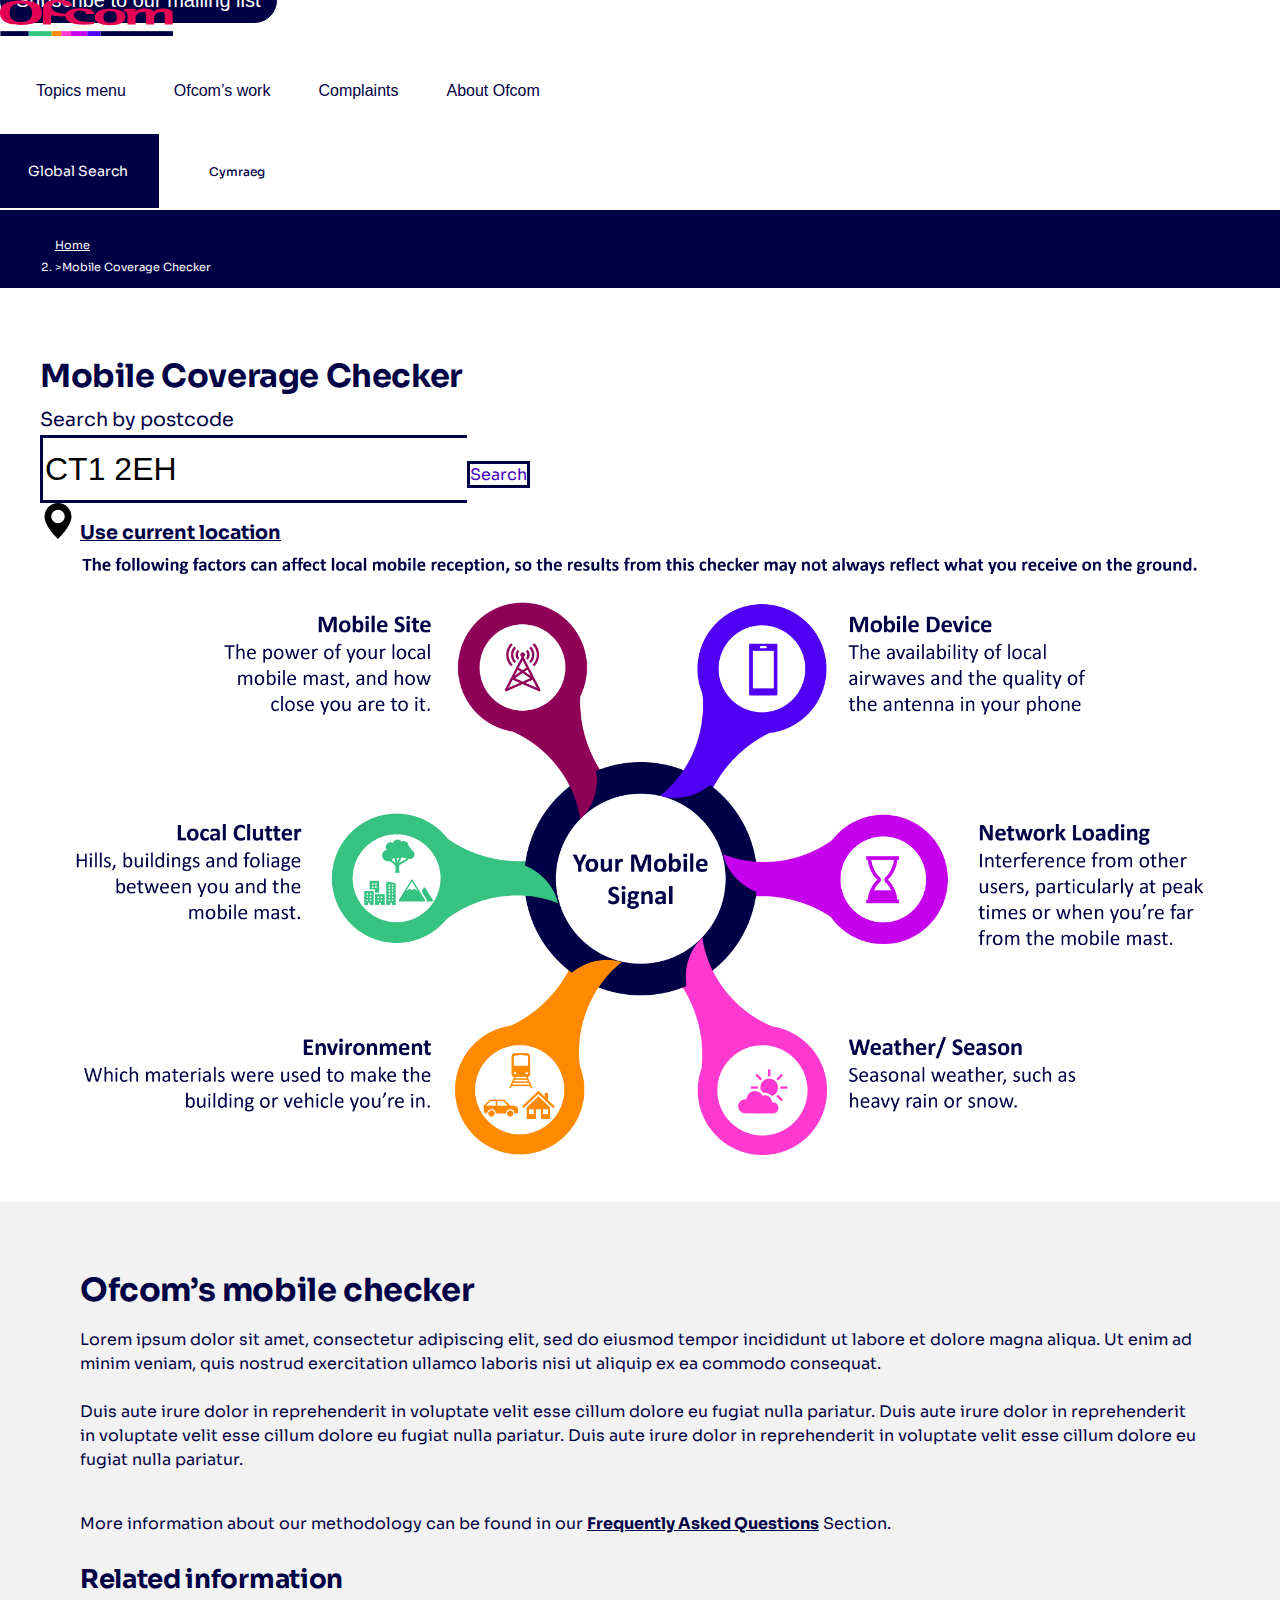
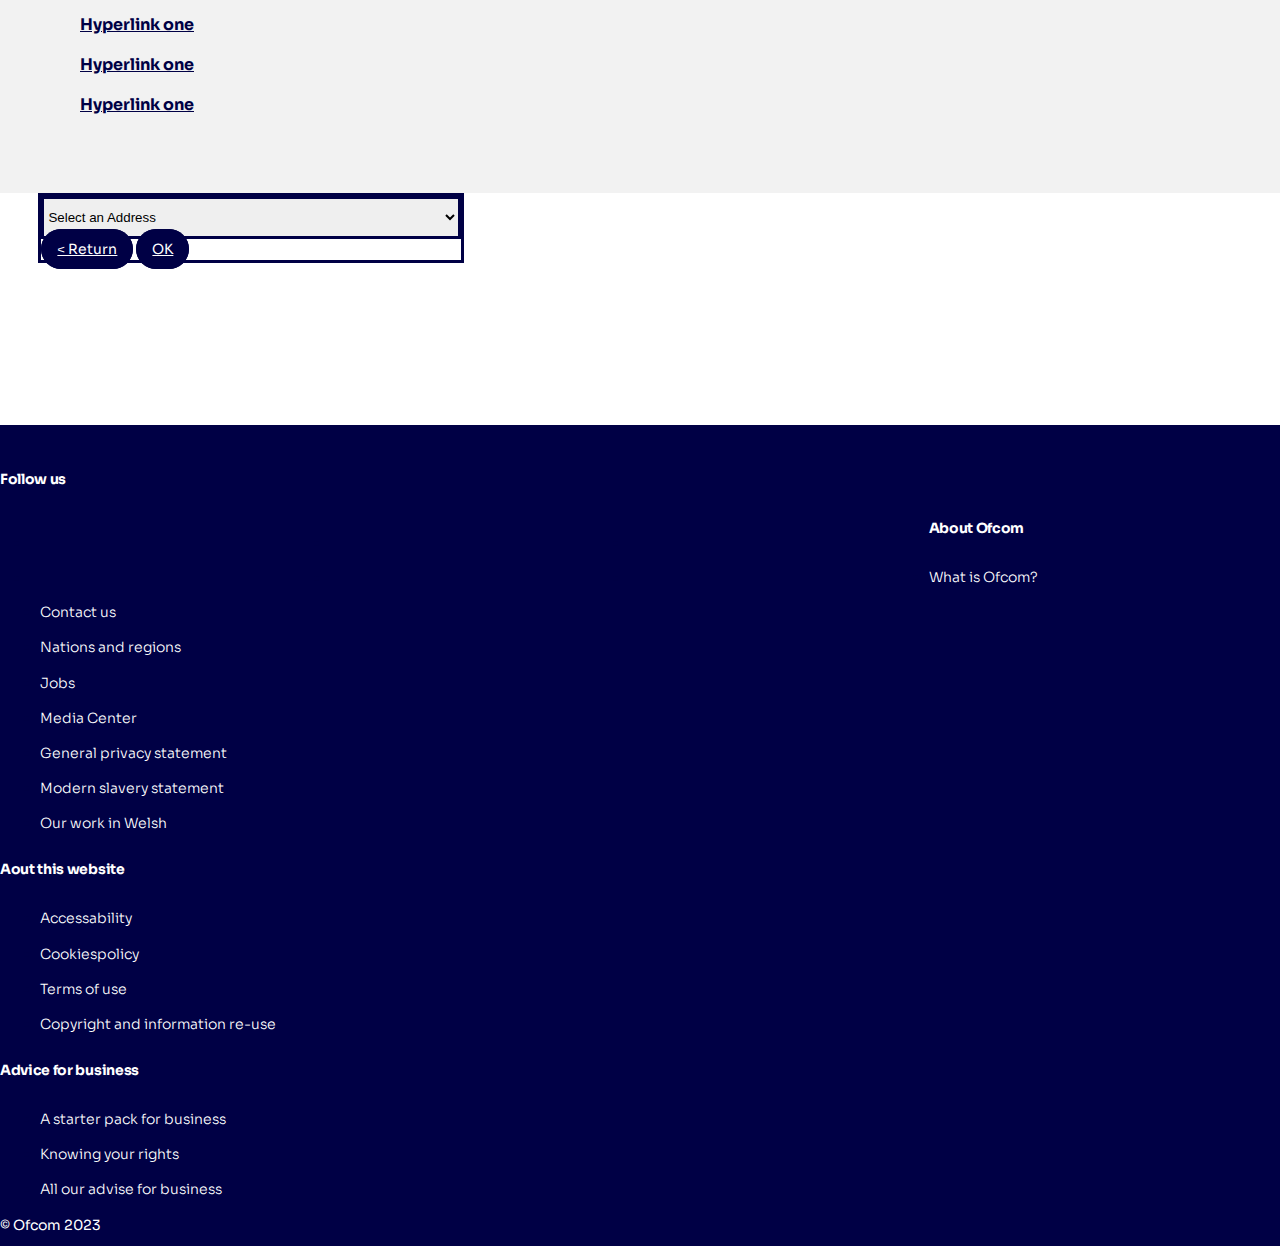
==== index.html @ 6cc2bbc3 "Accesibility issue fix done" ====
<!doctype html>
<html lang="en">

<head>
  <!-- Required meta tags  -->
  <meta charset="utf-8">
  <meta name="viewport" content="width=device-width, initial-scale=1">
  <title>OFCOM website</title>
  <link rel="icon" href="assets/img/favicon.ico" />
  <link rel="stylesheet" href="https://cdnjs.cloudflare.com/ajax/libs/font-awesome/6.2.0/css/all.min.css"
    integrity="sha512-xh6O/CkQoPOWDdYTDqeRdPCVd1SpvCA9XXcUnZS2FmJNp1coAFzvtCN9BmamE+4aHK8yyUHUSCcJHgXloTyT2A=="
    crossorigin="anonymous" referrerpolicy="no-referrer" />
  <!-- Bootstrap CSS -->
  <link href="https://cdn.jsdelivr.net/npm/bootstrap@5.2.3/dist/css/bootstrap.min.css" rel="stylesheet"
    integrity="sha384-rbsA2VBKQhggwzxH7pPCaAqO46MgnOM80zW1RWuH61DGLwZJEdK2Kadq2F9CUG65" crossorigin="anonymous">
  <link href="css/virtual-select.min.css" rel="stylesheet">
  <!-- <link rel="stylesheet" href="https://cdn.jsdelivr.net/npm/flatpickr/dist/flatpickr.min.css">
  <script src="https://cdn.jsdelivr.net/npm/flatpickr"></script> -->
  <link href="css/main.css" rel="stylesheet">
</head>

<body>

  <!-- header start -->
  <header class="header fixed-top d-flex align-items-center">
    <a class="skip-to-content-link" href="#skipToContent" tabindex="0">Skip to main content</a>

    <div class="container-fluid d-flex align-items-center justify-content-between">

      <div class="logo me-auto me-lg-0">
        <a href=""> <img class="brand-logo" src="assets/img/logo2023_2.svg" alt="OfCom Logo" /></a>
      </div>
      <a href="javascript:void(0);" id="mobile-menu-trigger" class="mobile-menu-trigger order-3 order-lg-2">
        <span class="visually-hidden-focusable">hamburger menu</span>
        <i class="mobile-nav-toggle mobile-nav-show fa-solid fa-bars"></i>
        <i class="mobile-nav-toggle mobile-nav-hide d-none fa-solid fa-xmark"></i>
      </a>
      <!-- menu start here -->
      <div class="header-item ms-auto">
        <div class="menu-overlay">
        </div>
        <nav class="menu">
          <div class="mobile-menu-head">
            <a href="javascript:void(0);" class="go-back">
              <span class="visually-hidden-focusable">Go Back</span>
              <i class="fa fa-angle-left"></i></a>
            <div class="current-menu-title"></div>
            <div class="mobile-menu-close">&times;</div>
          </div>
          <ul class="menu-main">
            <li class="menu-item-has-children">
              <button type="button">Topics <span class="visually-hidden-focusable">menu</span><i
                  class="fa fa-angle-down"></i></button>
              <div class="sub-menu mega-menu mega-menu-column-4">
                <div class="list-item">
                  <div class="title d-flex justify-content-between align-items-center">
                    <a href="phone-int.html" class="sub-menu-link">
                      <div class="sub-topic-text d-flex justify-content-between align-items-start align-items-center">
                        <span> Phones and broadband</span>
                        <svg class="svg-arrow" width="25" height="25" viewBox="0 0 40 40"
                          xmlns="http://www.w3.org/2000/svg">
                          <circle cx="20.2449" cy="19.7964" r="19"></circle>
                          <path d="M22.6774 12.2964L30.8422 20.2964L22.6774 28.2964" stroke-width="2"
                            stroke-linejoin="bevel"></path>
                          <path d="M30.6472 20.2964L9.64722 20.2964" stroke-width="2" stroke-linejoin="bevel"></path>
                        </svg>
                      </div>
                    </a>
                  </div>
                  <ul>
                    <li>
                      <span class="detail-text">Phones and broadband Lorem ipsum dolor sit amet, consectetur adipiscing
                        elit,
                        sed do eiusmod tempor
                        incididunt ut labore et dolore magna aliqua. Ut enim ad minim veniam, quis nostrud
                        exercitation</span>
                    </li>
                  </ul>
                </div>
                <div class="list-item">
                  <h4 class="title d-flex justify-content-between align-items-center">
                    <a href="#" class="sub-topic">TV, radio and on-demand</a>
                    <svg xmlns="http://www.w3.org/2000/svg" width="25" height="25" viewBox="0 0 40 40">
                      <circle cx="20.2449" cy="19.7964" r="19" stroke="#000045" />
                      <path d="M22.6774 12.2964L30.8422 20.2964L22.6774 28.2964" stroke="#000045" stroke-width="2"
                        stroke-linejoin="bevel" />
                      <path d="M30.6472 20.2964L9.64722 20.2964" stroke="#000045" stroke-width="2"
                        stroke-linejoin="bevel" />
                    </svg>
                  </h4>
                  <ul>
                    <li>
                      <span class="detail-text">TV, radio and on-demand Lorem ipsum dolor sit amet, consectetur
                        adipiscing elit, sed do eiusmod tempor
                        incididunt ut labore et dolore magna aliqua. Ut enim ad minim veniam, quis nostrud
                        exercitation</span>
                    </li>
                  </ul>
                </div>
                <div class="list-item">
                  <h4 class="title d-flex justify-content-between align-items-center">
                    <a href="" class="sub-topic">Post</a>
                    <svg xmlns="http://www.w3.org/2000/svg" width="25" height="25" viewBox="0 0 40 40">
                      <circle cx="20.2449" cy="19.7964" r="19" stroke="#000045" />
                      <path d="M22.6774 12.2964L30.8422 20.2964L22.6774 28.2964" stroke="#000045" stroke-width="2"
                        stroke-linejoin="bevel" />
                      <path d="M30.6472 20.2964L9.64722 20.2964" stroke="#000045" stroke-width="2"
                        stroke-linejoin="bevel" />
                    </svg>
                  </h4>

                  <ul>
                    <li>
                      <span class="detail-text">Post Lorem ipsum dolor sit amet, consectetur
                        adipiscing elit, sed do eiusmod tempor
                        incididunt ut labore et dolore magna aliqua. Ut enim ad minim veniam, quis nostrud
                        exercitation</span>
                    </li>
                  </ul>
                </div>

                <div class="list-item">
                  <h4 class="title d-flex justify-content-between align-items-center">
                    <a href="" class="sub-topic">Radio</a>
                    <svg xmlns="http://www.w3.org/2000/svg" width="25" height="25" viewBox="0 0 40 40">
                      <circle cx="20.2449" cy="19.7964" r="19" stroke="#000045" />
                      <path d="M22.6774 12.2964L30.8422 20.2964L22.6774 28.2964" stroke="#000045" stroke-width="2"
                        stroke-linejoin="bevel" />
                      <path d="M30.6472 20.2964L9.64722 20.2964" stroke="#000045" stroke-width="2"
                        stroke-linejoin="bevel" />
                    </svg>
                  </h4>
                  <ul>
                    <li>
                      <span class="detail-text">Radio Lorem ipsum dolor sit amet, consectetur
                        adipiscing elit, sed do eiusmod tempor
                        incididunt ut labore et dolore magna aliqua. Ut enim ad minim veniam, quis nostrud
                        exercitation</span>
                    </li>
                </div>
                <div class="list-item">
                  <h4 class="title d-flex justify-content-between align-items-center">
                    <a href="" class="sub-topic">Managing the airwaves</a>
                    <svg xmlns="http://www.w3.org/2000/svg" width="25" height="25" viewBox="0 0 40 40">
                      <circle cx="20.2449" cy="19.7964" r="19" stroke="#000045" />
                      <path d="M22.6774 12.2964L30.8422 20.2964L22.6774 28.2964" stroke="#000045" stroke-width="2"
                        stroke-linejoin="bevel" />
                      <path d="M30.6472 20.2964L9.64722 20.2964" stroke="#000045" stroke-width="2"
                        stroke-linejoin="bevel" />
                    </svg>
                  </h4>
                  <ul>
                    <li>
                      <span class="detail-text">Managing the airwaves Lorem ipsum dolor sit amet, consectetur
                        adipiscing elit, sed do eiusmod tempor
                        incididunt ut labore et dolore magna aliqua. Ut enim ad minim veniam, quis nostrud
                        exercitation</span>
                    </li>
                </div>
                <div class="list-item">
                  <h4 class="title d-flex justify-content-between align-items-center">
                    <a href="" class="sub-topic">Online safety</a>
                    <svg xmlns="http://www.w3.org/2000/svg" width="25" height="25" viewBox="0 0 40 40">
                      <circle cx="20.2449" cy="19.7964" r="19" stroke="#000045" />
                      <path d="M22.6774 12.2964L30.8422 20.2964L22.6774 28.2964" stroke="#000045" stroke-width="2"
                        stroke-linejoin="bevel" />
                      <path d="M30.6472 20.2964L9.64722 20.2964" stroke="#000045" stroke-width="2"
                        stroke-linejoin="bevel" />
                    </svg>
                  </h4>
                  <ul>
                    <li>
                      <span class="detail-text">Online safety Lorem ipsum dolor sit amet, consectetur
                        adipiscing elit, sed do eiusmod tempor
                        incididunt ut labore et dolore magna aliqua. Ut enim ad minim veniam, quis nostrud
                        exercitation</span>
                    </li>
                </div>
                <div class="list-item">
                  <h4 class="title d-flex justify-content-between align-items-center">
                    <a href="" class="sub-topic">Digital services</a>
                    <svg xmlns="http://www.w3.org/2000/svg" width="25" height="25" viewBox="0 0 40 40">
                      <circle cx="20.2449" cy="19.7964" r="19" stroke="#000045" />
                      <path d="M22.6774 12.2964L30.8422 20.2964L22.6774 28.2964" stroke="#000045" stroke-width="2"
                        stroke-linejoin="bevel" />
                      <path d="M30.6472 20.2964L9.64722 20.2964" stroke="#000045" stroke-width="2"
                        stroke-linejoin="bevel" />
                    </svg>
                  </h4>
                  <ul>
                    <li>
                      <span class="detail-text">Digital services Lorem ipsum dolor sit amet, consectetur
                        adipiscing elit, sed do eiusmod tempor
                        incididunt ut labore et dolore magna aliqua. Ut enim ad minim veniam, quis nostrud
                        exercitation</span>
                    </li>
                </div>
                <div class="list-item">
                  <h4 class="title d-flex justify-content-between align-items-center">
                    <a href="" class="sub-topic">Media use and attitudes</a>
                    <svg xmlns="http://www.w3.org/2000/svg" width="25" height="25" viewBox="0 0 40 40">
                      <circle cx="20.2449" cy="19.7964" r="19" stroke="#000045" />
                      <path d="M22.6774 12.2964L30.8422 20.2964L22.6774 28.2964" stroke="#000045" stroke-width="2"
                        stroke-linejoin="bevel" />
                      <path d="M30.6472 20.2964L9.64722 20.2964" stroke="#000045" stroke-width="2"
                        stroke-linejoin="bevel" />
                    </svg>
                  </h4>
                  <ul>
                    <li>
                      <span class="detail-text">Media use and attitudes Lorem ipsum dolor sit amet, consectetur
                        adipiscing elit, sed do eiusmod tempor
                        incididunt ut labore et dolore magna aliqua. Ut enim ad minim veniam, quis nostrud
                        exercitation</span>
                    </li>
                </div>
                <div class="w-100 menu-social-icons">
                  <a href="#" title="Twitter">
                    <i class="fa-brands fa-twitter"></i>
                  </a>
                  <a href="#" title="Facebook">
                    <i class="fa-brands fa-facebook-f"></i>
                  </a>
                  <a href="#" title="LinkedIn">
                    <i class="fa-brands fa-linkedin"></i>
                  </a>
                  <a href="#" title="Youtube">
                    <i class="fa-brands fa-youtube"></i>
                  </a>
                  <a href="#" title="Instagram">
                    <i class="fa-brands fa-square-instagram"></i>
                  </a>
                  <a href="#" title="Tiktok">
                    <i class="fa-brands fa-tiktok"></i>
                  </a>
                </div>
                <div class="multicolor-banner">
                  <div class="row row-cols-auto g-0 multicolor-strip menu-strip-height">
                    <div class="bg-blue"></div>
                    <div class="bg-megenta"></div>
                    <div class="bg-pink"></div>
                    <div class="bg-yellow"></div>
                    <div class="bg-green"></div>
                  </div>
                </div>

              </div>
            </li>
            <li class="menu-item-has-children">
              <button type="button">Ofcom’s work <i class="fa fa-angle-down"></i></button>
              <div class="sub-menu mega-menu mega-menu-column-4">
                <div class="list-item">
                  <h4 class="title d-flex justify-content-between align-items-center">
                    <a href="news-center.html" class="sub-topic">News centre</a>
                    <svg xmlns="http://www.w3.org/2000/svg" width="25" height="25" viewBox="0 0 40 40">
                      <circle cx="20.2449" cy="19.7964" r="19" stroke="#000045" />
                      <path d="M22.6774 12.2964L30.8422 20.2964L22.6774 28.2964" stroke="#000045" stroke-width="2"
                        stroke-linejoin="bevel" />
                      <path d="M30.6472 20.2964L9.64722 20.2964" stroke="#000045" stroke-width="2"
                        stroke-linejoin="bevel" />
                    </svg>
                  </h4>
                  <ul>
                    <li>
                      <span class="detail-text">News centre Lorem ipsum dolor sit amet, consectetur adipiscing
                        elit,
                        sed do eiusmod tempor
                        incididunt ut labore et dolore magna aliqua. Ut enim ad minim veniam, quis nostrud
                        exercitation
                      </span>
                    </li>
                  </ul>
                </div>
                <div class="list-item">
                  <h4 class="title d-flex justify-content-between align-items-center">
                    <a href="" class="sub-topic">Licences</a>
                    <svg xmlns="http://www.w3.org/2000/svg" width="25" height="25" viewBox="0 0 40 40">
                      <circle cx="20.2449" cy="19.7964" r="19" stroke="#000045" />
                      <path d="M22.6774 12.2964L30.8422 20.2964L22.6774 28.2964" stroke="#000045" stroke-width="2"
                        stroke-linejoin="bevel" />
                      <path d="M30.6472 20.2964L9.64722 20.2964" stroke="#000045" stroke-width="2"
                        stroke-linejoin="bevel" />
                    </svg>
                  </h4>
                  <ul>
                    <li>
                      <span class="detail-text">Licences Lorem ipsum dolor sit amet, consectetur adipiscing
                        elit,
                        sed do eiusmod tempor
                        incididunt ut labore et dolore magna aliqua. Ut enim ad minim veniam, quis nostrud
                        exercitation
                      </span>
                    </li>
                  </ul>
                </div>
                <div class="list-item">
                  <h4 class="title d-flex justify-content-between align-items-center">
                    <a href="" class="sub-topic">Reports and data</a>
                    <svg xmlns="http://www.w3.org/2000/svg" width="25" height="25" viewBox="0 0 40 40">
                      <circle cx="20.2449" cy="19.7964" r="19" stroke="#000045" />
                      <path d="M22.6774 12.2964L30.8422 20.2964L22.6774 28.2964" stroke="#000045" stroke-width="2"
                        stroke-linejoin="bevel" />
                      <path d="M30.6472 20.2964L9.64722 20.2964" stroke="#000045" stroke-width="2"
                        stroke-linejoin="bevel" />
                    </svg>
                  </h4>

                  <ul>
                    <li>
                      <span class="detail-text">Reports and data Lorem ipsum dolor sit amet, consectetur adipiscing
                        elit,
                        sed do eiusmod tempor
                        incididunt ut labore et dolore magna aliqua. Ut enim ad minim veniam, quis nostrud
                        exercitation
                      </span>
                    </li>
                  </ul>
                </div>
                <div class="list-item">
                  <h4 class="title d-flex justify-content-between align-items-center">
                    <a href="consultations-statements.html" class="sub-topic">Consultations and statements</a>
                    <svg xmlns="http://www.w3.org/2000/svg" width="25" height="25" viewBox="0 0 40 40">
                      <circle cx="20.2449" cy="19.7964" r="19" stroke="#000045" />
                      <path d="M22.6774 12.2964L30.8422 20.2964L22.6774 28.2964" stroke="#000045" stroke-width="2"
                        stroke-linejoin="bevel" />
                      <path d="M30.6472 20.2964L9.64722 20.2964" stroke="#000045" stroke-width="2"
                        stroke-linejoin="bevel" />
                    </svg>
                  </h4>
                  <ul>
                    <li>
                      <span class="detail-text">Consultations and statements and data Lorem ipsum dolor sit amet,
                        consectetur adipiscing
                        elit,
                        sed do eiusmod tempor
                        incididunt ut labore et dolore magna aliqua. Ut enim ad minim veniam, quis nostrud
                        exercitation
                      </span>
                    </li>
                </div>

                <div class="w-100 menu-social-icons">
                  <a href="#" title="Twitter">
                    <i class="fa-brands fa-twitter"></i>
                  </a>
                  <a href="#" title="Facebook">
                    <i class="fa-brands fa-facebook-f"></i>
                  </a>
                  <a href="#" title="LinkedIn">
                    <i class="fa-brands fa-linkedin"></i>
                  </a>
                  <a href="#" title="Youtube">
                    <i class="fa-brands fa-youtube"></i>
                  </a>
                  <a href="#" title="Instagram">
                    <i class="fa-brands fa-square-instagram"></i>
                  </a>
                  <a href="#" title="Tiktok">
                    <i class="fa-brands fa-tiktok"></i>
                  </a>
                </div>
                <div class="multicolor-banner">
                  <div class="row row-cols-auto g-0 multicolor-strip menu-strip-height">
                    <div class="bg-blue"></div>
                    <div class="bg-megenta"></div>
                    <div class="bg-pink"></div>
                    <div class="bg-yellow"></div>
                    <div class="bg-green"></div>
                  </div>
                </div>

              </div>
            </li>
            <li class="menu-item-has-children">
              <button type="button">Complaints <i class="fa fa-angle-down"></i></button>
              <div class="sub-menu mega-menu mega-menu-column-4">
                <div class="list-item">
                  <h4 class="title d-flex justify-content-between align-items-center">
                    <a href="complaints.html" class="sub-topic">Complaints</a>
                    <svg xmlns="http://www.w3.org/2000/svg" width="25" height="25" viewBox="0 0 40 40">
                      <circle cx="20.2449" cy="19.7964" r="19" stroke="#000045" />
                      <path d="M22.6774 12.2964L30.8422 20.2964L22.6774 28.2964" stroke="#000045" stroke-width="2"
                        stroke-linejoin="bevel" />
                      <path d="M30.6472 20.2964L9.64722 20.2964" stroke="#000045" stroke-width="2"
                        stroke-linejoin="bevel" />
                    </svg>
                  </h4>
                  <ul>
                    <li class="mb-3">Compliants About:</li>
                    <li><a href="complaints-about.html">TV, radio or on demand services</a></li>
                    <li><a href="">Mobile, phone or internet services</a></li>
                    <li><a href="#">Postal services</a></li>
                    <li><a href="#">Wireless interference</a></li>
                    <li><a href="#">Video-sharing platform (VSP)</a></li>
                    <li><a href="#">Complain about something else</a></li>
                  </ul>
                </div>
                <div class="list-item">
                  <ul>
                    <li class="mb-3"><span class="detail-text">
                        We may be able to help you complain about or report issues relating to phone, broadband and
                        postal services, TV, radio and on-demand programmes, interference to wireless devices, or
                        something you have seen on a video-sharing platform.
                      </span></li>
                    <li><a href="#">Text Text</a></li>
                    <li><a href="#">Text Text</a></li>
                  </ul>

                </div>
                <div class="w-100 menu-social-icons">
                  <a href="#" title="Twitter">
                    <i class="fa-brands fa-twitter"></i>
                  </a>
                  <a href="#" title="Facebook">
                    <i class="fa-brands fa-facebook-f"></i>
                  </a>
                  <a href="#" title="LinkedIn">
                    <i class="fa-brands fa-linkedin"></i>
                  </a>
                  <a href="#" title="Youtube">
                    <i class="fa-brands fa-youtube"></i>
                  </a>
                  <a href="#" title="Instagram">
                    <i class="fa-brands fa-square-instagram"></i>
                  </a>
                  <a href="#" title="Tiktok">
                    <i class="fa-brands fa-tiktok"></i>
                  </a>
                </div>
                <div class="multicolor-banner">
                  <div class="row row-cols-auto g-0 multicolor-strip menu-strip-height">
                    <div class="bg-blue"></div>
                    <div class="bg-megenta"></div>
                    <div class="bg-pink"></div>
                    <div class="bg-yellow"></div>
                    <div class="bg-green"></div>
                  </div>
                </div>
              </div>
            </li>
            <li class="menu-item-has-children">
              <button type="button">About Ofcom <i class="fa fa-angle-down"></i></button>
              <div class="sub-menu mega-menu mega-menu-column-4">
                <div class="list-item ">
                  <h4 class="title d-flex justify-content-between align-items-center">
                    <a href="" class="sub-topic">About Ofcom</a>
                    <svg xmlns="http://www.w3.org/2000/svg" width="25" height="25" viewBox="0 0 40 40"
                      style="fill: white;">
                      <circle cx="20.2449" cy="19.7964" r="19" stroke="#000045" />
                      <path d="M22.6774 12.2964L30.8422 20.2964L22.6774 28.2964" stroke="#000045" stroke-width="2"
                        stroke-linejoin="bevel" />
                      <path d="M30.6472 20.2964L9.64722 20.2964" stroke="#000045" stroke-width="2"
                        stroke-linejoin="bevel" />
                    </svg>
                  </h4>
                  <ul>
                    <li><a href="#">What is Ofcom?</a></li>
                    <li><a href="#">How Ofcom is run</a></li>
                    <li><a href="#">News and updates</a></li>
                    <li><a href="#">International work</a></li>
                    <li><a href="#">Contacting Ofcom</a></li>
                    <li><a href="#">Supplying Ofcom</a></li>
                    <li><a href="#">Policies and guidelines</a></li>
                  </ul>
                </div>
                <div class="list-item">
                  <h4 class="title visually-hidden">Accessibility</h4>
                  <ul>
                    <li><a href="#">Accessibility and diversity</a></li>
                    <li><a href="#">Annual reports and plans</a></li>
                    <li><a href="#">Freedom of Information and Data Protection</a></li>
                    <li><a href="#">About this website</a></li>
                    <li><a href="#">Copyright and information re-use</a></li>
                  </ul>

                </div>
                <div class="list-item">
                  <ul>
                    <li class="mb-3"><span class="detail-text">
                        Optional explanatory text here and / or quick links to popular or topical content. <br>
                        Lorem ipsum dolor sit amet, consectetur adipiscing elit, sed do eiusmod tempor incididunt ut
                        labore. Lorem ipsum dolor sit amet, consectetur. Lorem ipsum dolor sit amet, consectetur.</li>

                  </ul>
                </div>
                <div class="list-item">

                </div>
                <div class="w-100 menu-social-icons">
                  <a href="#" title="Twitter">
                    <i class="fa-brands fa-twitter"></i>
                  </a>
                  <a href="#" title="Facebook">
                    <i class="fa-brands fa-facebook-f"></i>
                  </a>
                  <a href="#" title="LinkedIn">
                    <i class="fa-brands fa-linkedin"></i>
                  </a>
                  <a href="#" title="Youtube">
                    <i class="fa-brands fa-youtube"></i>
                  </a>
                  <a href="#" title="Instagram">
                    <i class="fa-brands fa-square-instagram"></i>
                  </a>
                  <a href="#" title="Tiktok">
                    <i class="fa-brands fa-tiktok"></i>
                  </a>
                </div>
                <div class="multicolor-banner">
                  <div class="row row-cols-auto g-0 multicolor-strip menu-strip-height">
                    <div class="bg-blue"></div>
                    <div class="bg-megenta"></div>
                    <div class="bg-pink"></div>
                    <div class="bg-yellow"></div>
                    <div class="bg-green"></div>
                  </div>
                </div>
              </div>
            </li>
          </ul>
        </nav>
      </div>
      <!-- menu end here -->
      <a href="javascript:void(0);" id="search-icon" class="search-icons d-flex align-items-center order-2 order-lg-1">
        <i class="fas fa-search"></i>
        <span class="visually-hidden-focusable">Global Search</span>
      </a>
      <form action="" class="search-form">
        <div class="search-box mx-auto position-relative">
          <input type="search" class="search-box-input" name="" placeholder="What are looking for?" id="myInput">

          <label for="myInput" class="visually-hidden-focusable"><span class="d-none">Serach</span></label>
          <a href="javascript:void(0)" class="fas fa-search gl-search"><span class="d-none">Serach</span></a>
        </div>

        <h4 class="text-center mt-4">Quick Links:</h4>

        <hr>
        <div class="search-quick-link mx-auto mt-4">

          <div class="row">
            <div class="col-6 col-md-3">
              <a href="" class="w-100 d-flex justify-content-between align-items-start align-items-start">
                <span>Complaints</span>
                <i class="fa-solid fa-circle-arrow-right"></i>
              </a>
            </div>
            <div class="col-6 col-md-3">
              <a href="" class="w-100 d-flex justify-content-between align-items-start align-items-start">
                <span>Mobile and Broadband checker </span>
                <i class="fa-solid fa-circle-arrow-right"></i>
              </a>

            </div>
            <div class="col-6 col-md-3">
              <a href="" class="w-100 d-flex justify-content-between align-items-start align-items-start">
                <span>What is Ofcom</span>
                <i class="fa-solid fa-circle-arrow-right"></i>
              </a>

            </div>
            <div class="col-6 col-md-3">
              <a href="" class="w-100 d-flex justify-content-between align-items-start align-items-start">
                <span>Licences</span>
                <i class="fa-solid fa-circle-arrow-right"></i>
              </a>
            </div>
            <div class="col-6 col-md-3">
              <a href="" class="w-100 d-flex justify-content-between align-items-start align-items-center">
                <span>Newsroom</span>
                <i class="fa-solid fa-circle-arrow-right"></i>
              </a>
            </div>
            <div class="col-6 col-md-3">
              <a href="" class="w-100 d-flex justify-content-between align-items-start align-items-center">
                <span>Consultations</span>
                <i class="fa-solid fa-circle-arrow-right"></i>
              </a>
            </div>
          </div>
        </div>
        <hr>
        <div class="w-75 mx-auto mt-4">
          <h4 class="text-center mt-4 mb-5">Suggested searches</h4>
          <div class="row my-3 d-flex align-items-center">
            <div class="col-12 col-sm-6 col-md-3 mb-2"><button
                class="btn btn-primary-white-border w-100 mb-2 px-4">Example
                search</button></div>
            <div class="col-12 col-sm-6 col-md-3 mb-2"><button
                class="btn btn-primary-white-border w-100 mb-2 px-4">Example
                search</button></div>
            <div class="col-12 col-sm-6 col-md-3 mb-2"><button
                class="btn btn-primary-white-border w-100 mb-2 px-4">Example
                search</button></div>
            <div class="col-12 col-sm-6 col-md-3 mb-2"><button
                class="btn btn-primary-white-border w-100 mb-2 px-4">Example
                search</button></div>
          </div>
        </div>
        <hr>
        <div class="search-quick-link mx-auto mt-4 mb-5 news-blue">
          <h4 class="text-center mt-4 mb-3">Latest</h4>
          <div class="row">
            <div class="col-12 col-md-6 col-lg-3">
              <a href="" class="">
                <div class="info-card news-info">
                  <img src="assets/img/latest-1.png" class="card-img-small mb-3" alt="...">
                  <div class="d-flex justify-content-between align-items-start">
                    <span class="info-card-header">Lorem ipsum dolor sit</span>
                    <svg class="svg-arrow" width="40" height="40" viewBox="0 0 40 40"
                      xmlns="http://www.w3.org/2000/svg">
                      <circle cx="20.2449" cy="19.7964" r="19" />
                      <path d="M22.6774 12.2964L30.8422 20.2964L22.6774 28.2964" stroke-width="2"
                        stroke-linejoin="bevel" />
                      <path d="M30.6472 20.2964L9.64722 20.2964" stroke-width="2" stroke-linejoin="bevel" />
                    </svg>
                  </div>
                  <span class="date">12/12/2022</span>
                </div>
              </a>
            </div>
            <div class="col-12 col-md-6 col-lg-3">
              <a href="">
                <div class="info-card news-info">
                  <img src="assets/img/latest-2.png" class="card-img-small mb-3" alt="...">
                  <div class="d-flex justify-content-between align-items-start">
                    <span class="info-card-header">Lorem ipsum dolor sit</span>
                    <svg class="svg-arrow" width="40" height="40" viewBox="0 0 40 40"
                      xmlns="http://www.w3.org/2000/svg">
                      <circle cx="20.2449" cy="19.7964" r="19" />
                      <path d="M22.6774 12.2964L30.8422 20.2964L22.6774 28.2964" stroke-width="2"
                        stroke-linejoin="bevel" />
                      <path d="M30.6472 20.2964L9.64722 20.2964" stroke-width="2" stroke-linejoin="bevel" />
                    </svg>
                  </div>
                  <span class="date">12/12/2022</span>
                </div>
              </a>
            </div>
            <div class="col-12 col-md-6 col-lg-3">
              <a href="">
                <div class="info-card news-info">
                  <img src="assets/img/latest-3.png" class="card-img-small mb-3" alt="...">
                  <div class="d-flex justify-content-between align-items-start">
                    <span class="info-card-header">Lorem ipsum dolor sit</span>
                    <svg class="svg-arrow" width="40" height="40" viewBox="0 0 40 40"
                      xmlns="http://www.w3.org/2000/svg">
                      <circle cx="20.2449" cy="19.7964" r="19" />
                      <path d="M22.6774 12.2964L30.8422 20.2964L22.6774 28.2964" stroke-width="2"
                        stroke-linejoin="bevel" />
                      <path d="M30.6472 20.2964L9.64722 20.2964" stroke-width="2" stroke-linejoin="bevel" />
                    </svg>
                  </div>
                  <span class="date">12/12/2022</span>
                </div>
              </a>
            </div>
            <div class="col-12 col-md-6 col-lg-3">
              <a href="">
                <div class="info-card news-info">
                  <img src="assets/img/latest-1.png" class="card-img-small mb-3" alt="...">
                  <div class="d-flex justify-content-between align-items-start">
                    <span class="info-card-header">Lorem ipsum dolor sit</span>
                    <svg class="svg-arrow" width="40" height="40" viewBox="0 0 40 40"
                      xmlns="http://www.w3.org/2000/svg">
                      <circle cx="20.2449" cy="19.7964" r="19" />
                      <path d="M22.6774 12.2964L30.8422 20.2964L22.6774 28.2964" stroke-width="2"
                        stroke-linejoin="bevel" />
                      <path d="M30.6472 20.2964L9.64722 20.2964" stroke-width="2" stroke-linejoin="bevel" />
                    </svg>
                  </div>
                  <span class="date">12/12/2022</span>
                </div>
              </a>
            </div>
          </div>
        </div>
      </form>
      <a href="" class="langauge-change order-1 order-lg-3" lang="cy" hreflang="cy">Cymraeg</a>
      <!-- <button type="button" class="btn btn-secondary" data-bs-toggle="tooltip" data-bs-placement="bottom" data-bs-title="Tooltip on bottom">
        Tooltip on bottom
      </button> -->
      <!-- mobile menu trigger -->

    </div>
    </div>
  </header>
  <main>
    <div id="skip" class="visually-hidden">Home page features</div>
    <section class="breadcrumb-position">
      <div class="row">
        <div class="col-12">
          <nav aria-label="breadcrumb">
            <ol class="breadcrumb">
              <li class="breadcrumb-item"><a href="index.html">Home</a></li>
              <li class="breadcrumb-item active" aria-current="page">Mobile Coverage Checker</li>
            </ol>
          </nav>
        </div>
      </div>
    </section>

    <section class="postcode-container">
      <div class="container-fluid">
        <div class="row">
          <div class="col-md-5">
            <div class="postcode-container-left">
              <h2 class="text-lg-start mb-3">Mobile Coverage Checker </h2>
              <div class="mb-4 col-xl-8">
                <label for="postcode" class="mb-1 fs-m">Search by postcode</label>
                <div class="search-container input-group mb-3">
                  <input type="text" class="form-control search-postcode" id="postcode" placeholder="Enter postcode" value="CT1 2EH" aria-label="Enter postcode" aria-describedby="Enter-postcode">
                  <a href="" class="input-group-text" id="Enter-postcode"><i class="fas fa-search fs-2rem"></i> <span class="visually-hidden-focusable">Search</span> </a>
                </div>

              </div>
              <div class="mb-4">
                <img class="location-pin" src="assets/img/web-icons/location-pin.svg" alt="Location Pin" /></a>
                <a href=""  class="current-location-link">Use current location</a>
              </div>
              <div class="col-md-12 text-center d-none d-md-block">
                <img src="assets/img/Your-Mobile-Signal-Graphic.png" alt="">
              </div>
            </div>
          </div>
          <div class="col-md-7  gray-bg ">
            <div class="postcode-container-right">
                <div class="row">
                  <div class="col-12">
                    <div id="content1_1" class="content gray-bg details-box-padding">
                      <h2 class="mb-3" id="title">Ofcom’s mobile checker</h2>
                      <p>
                        Lorem ipsum dolor sit amet, consectetur adipiscing elit, sed do eiusmod tempor incididunt ut
                        labore et
                        dolore magna aliqua. Ut enim ad minim veniam, quis nostrud exercitation ullamco laboris nisi ut
                        aliquip
                        ex ea commodo consequat.<br><br>
                        Duis aute irure dolor in reprehenderit in voluptate velit esse cillum dolore eu fugiat nulla
                        pariatur.
                        Duis aute irure dolor in reprehenderit in voluptate velit esse cillum dolore eu fugiat nulla
                        pariatur.
                        Duis aute irure dolor in reprehenderit in voluptate velit esse cillum dolore eu fugiat nulla
                        pariatur.<br><br> </p>

                      <p>More information about our methodology can be found in our <a class="color-default"
                          href="#"><b>Frequently Asked
                            Questions</b></a> Section.
                      </p>
                      <div class="mt-5">
                        <h3>Related information</h3>
                        <p class="mb-1"><a class="color-default" href="#"><b>Hyperlink one</b></a></p>
                        <p class="mb-1"><a class="color-default" href="#"><b>Hyperlink one</b></a></p>
                        <p class="mb-1"><a class="color-default" href="#"><b>Hyperlink one</b></a></p>
  
                      </div>
                     
                    </div>

                  </div>
                </div>
            </div>

          </div>

        </div>
      </div>
    </section>

    <!-- Modal -->
    <div class="modal fade" id="staticBackdrop" data-bs-backdrop="static" data-bs-keyboard="false" tabindex="-1"
      aria-labelledby="staticBackdropLabel" aria-hidden="true">
      <div class="modal-dialog modal-dialog-left modal-popup-width-45">
        <div class="modal-content border-color-default">
          <div class="modal-body" style="position: static;">
            <select class="form-select" aria-label="Default select example">
              <option selected="">Select an Address</option>
              <option value="10033154983">11, THE PRECINCTS</option>
              <option value="100060825853">14, THE PRECINCTS</option>
              <option value="100060825851">14B, THE PRECINCTS</option>
              <option value="100060825852">14C, THE PRECINCTS</option>
              <option value="100062052449">FLAT 1, STARRS HOUSE, 14D, THE PRECINCTS</option>
              <option value="100062052450">FLAT 2, STARRS HOUSE, 14D, THE PRECINCTS</option>
              <option value="100062052454">SECOND FLOOR FLAT, CATHEDRAL HOUSE, THE PRECINCTS</option>
            </select>
          </div>

          <div class="modal-footer d-flex justify-content-center gap-2">
            <a href="landing-page.html" class="btn btn-primary"> &lt;
              Return</a>
            <a href="result-page.html" class="btn btn-primary w-35">OK</a>
          </div>
        </div>
      </div>
    </div>
    <section>
      <div class="row g-0">
        <div class="col-12 d-flex justify-content-center position-relative">
          <button class="btn btn-primary button-subscribe">
            Subscribe to our mailing list <i class="ms-4 fa-solid fa-arrow-right"></i>
          </button>
        </div>
        <div class="col-12">
          <div class="row row-cols-auto g-0 multicolor-strip">
            <div class="col bg-blue"></div>
            <div class="col bg-megenta"></div>
            <div class="col bg-pink"></div>
            <div class="col bg-yellow"></div>
            <div class="col bg-green"></div>
          </div>
        </div>
      </div>
    </section>
    <footer class="footer">
      <div class="container-xl">
        <h2 class="visually-hidden text-white">Footer</h2>
        <div class="row">
          <div class="col-md-12 col-lg-3">
            <section class="mt-0 mt-lg-5  social">
              <h3 class="follow fw-bold">Follow us </h3>
              <ul class="list-unstyled social-icons">
                <li class="social-icons-list">
                  <a class="" href="#" title="Twitter">
                    <i class="fa-brands fa-twitter"></i>
                  </a>
                </li>
                <li class="social-icons-list">
                  <a class="" href="#" title="Facebook">
                    <i class="fa-brands fa-facebook-f"></i>
                  </a>
                </li>
                <li class="social-icons-list">
                  <a class="" href="#" title="LinkedIn">
                    <i class="fa-brands fa-linkedin"></i>
                  </a>
                </li>
                <li class="social-icons-list">
                  <a class="" href="#" title="Youtube">
                    <i class="fa-brands fa-youtube"></i>
                  </a>
                </li>
                <li class="social-icons-list">
                  <a class="" href="#" title="Instagram">
                    <i class="fa-brands fa-square-instagram"></i>
                  </a>
                </li>
                <li class="social-icons-list">
                  <a class="" href="#" title="Tiktok">
                    <i class="fa-brands fa-tiktok"></i>
                  </a>
                </li>
              </ul>

            </section>
          </div>
          <div class="col-md-12 col-lg-3">
            <section class="mt-0 mt-lg-5  about-ofcom">
              <h3 class="follow fw-bold">About Ofcom </h3>
              <ul class="list-unstyled">
                <li class="">
                  <a class="footer-link" href="#">What is Ofcom?</a>
                </li>
                <li class="">
                  <a class="footer-link" href="#">Contact us</a>
                </li>
                <li class="">
                  <a class="footer-link" href="#">Nations and regions</a>
                </li>
                <li class="">
                  <a class="footer-link" href="#">Jobs</a>
                </li>
                <li class="">
                  <a class="footer-link" href="#">Media Center</a>
                </li>
                <li class="">
                  <a class="footer-link" href="#">General privacy statement</a>
                </li>
                <li class="">
                  <a class="footer-link" href="#">Modern slavery statement</a>
                </li>
                <li class="">
                  <a class="footer-link" href="#">Our work in Welsh</a>
                </li>
              </ul>
            </section>
          </div>
          <div class="col-md-12 col-lg-3">
            <section class="mt-0 mt-lg-5 about-ofcom">
              <h3 class="follow fw-bold">Aout this website</h3>
              <ul class="list-unstyled">
                <li class="">
                  <a class="footer-link" href="#">Accessability</a>
                </li>
                <li class="">
                  <a class="footer-link" href="#">Cookiespolicy</a>
                </li>
                <li class="">
                  <a class="footer-link" href="#">Terms of use</a>
                </li>
                <li class="">
                  <a class="footer-link" href="#">Copyright and information re-use</a>
                </li>
              </ul>
            </section>
          </div>
          <div class="col-md-12 col-lg-3">
            <section class="mt-0 mt-lg-5 about-ofcom">
              <h3 class="follow fw-bold">Advice for business</h3>
              <ul class="list-unstyled">
                <li class="">
                  <a class="footer-link" href="#">A starter pack for business</a>
                </li>
                <li class="">
                  <a class="footer-link" href="#">Knowing your rights</a>
                </li>
                <li class="">
                  <a class="footer-link" href="#">All our advise for business</a>
                </li>
              </ul>
            </section>
          </div>
        </div>
      </div>
      <div class=" container-xl">
        <div class="row copyrights ">
          <div class="copyright-text text-lg-start text-start text-sm-end">© Ofcom 2023</div>
        </div>
      </div>
    </footer>
    <a href="" class="back-to-top">
      <i class="fa-solid fa-chevron-up"></i>
      <span>Back to top</span>
    </a>
  </main>


  <script src="vendor/jquery/jquery.min.js"></script>
  <script src="js/main.js"></script>

  <script src="https://cdn.jsdelivr.net/npm/bootstrap@5.2.3/dist/js/bootstrap.bundle.min.js"></script>



</body>

</html>
---- css/virtual-select.min.css ----
/*!
 * Virtual Select v1.0.44
 * https://sa-si-dev.github.io/virtual-select
 * Licensed under MIT (https://github.com/sa-si-dev/virtual-select/blob/master/LICENSE)
 */
@keyframes vscomp-animation-spin{to{transform:rotateZ(360deg)}}.vscomp-popup-active{overflow:hidden !important}.vscomp-ele{display:inline-block;max-width:250px;width:100%}.vscomp-wrapper{color:#333;display:inline-flex;flex-wrap:wrap;font-family:sans-serif;font-size:14px;position:relative;text-align:left;width:100%}.vscomp-wrapper *,.vscomp-wrapper *::before,.vscomp-wrapper *::after{box-sizing:border-box}.vscomp-wrapper:focus{outline:none}.vscomp-dropbox-wrapper{left:0;position:absolute;top:0}.vscomp-toggle-button{align-items:center;background-color:#fff;border:1px solid #ddd;cursor:pointer;display:flex;padding:7px 30px 7px 10px;position:relative;width:100%}.vscomp-value{height:20px;line-height:20px;max-width:100%;overflow:hidden;text-overflow:ellipsis;white-space:nowrap}.vscomp-arrow{align-items:center;display:flex;height:100%;justify-content:center;position:absolute;right:0;top:0;width:30px}.vscomp-arrow::after{transform:rotate(45deg);border:1px solid rgba(0,0,0,0);border-bottom-color:#111;border-right-color:#111;content:"";height:8px;margin-top:-6px;width:8px}.vscomp-clear-icon{height:12px;position:relative;width:12px}.vscomp-clear-icon::before,.vscomp-clear-icon::after{background-color:#999;content:"";height:12px;left:5px;position:absolute;top:0;width:2px}.vscomp-clear-icon::before{transform:rotate(45deg)}.vscomp-clear-icon::after{transform:rotate(-45deg)}.vscomp-clear-icon:hover::before,.vscomp-clear-icon:hover::after{background:#333}.vscomp-clear-button{align-items:center;border-radius:50%;display:none;height:24px;justify-content:center;margin-top:-12px;position:absolute;right:30px;top:50%;width:24px}.vscomp-clear-button:hover{background:#ccc}.vscomp-clear-button:hover .vscomp-clear-icon::before,.vscomp-clear-button:hover .vscomp-clear-icon::after{background-color:#333}.vscomp-dropbox-close-button{align-items:center;background-color:#fff;border-radius:50%;bottom:-48px;cursor:pointer;display:none;height:40px;justify-content:center;left:50%;margin-left:-20px;position:absolute;width:40px}.vscomp-value-tag.more-value-count{white-space:nowrap}.vscomp-dropbox-container{width:100%;z-index:2}.vscomp-dropbox{background-color:#fff;width:100%}.vscomp-options-container{max-height:210px;overflow:auto;position:relative}.vscomp-options-bottom-freezer{bottom:0;height:2px;left:0;position:absolute;right:0}.vscomp-option{align-items:center;cursor:pointer;display:flex;flex-wrap:wrap;height:40px;padding:0 15px;position:relative}.vscomp-option.selected{background-color:#eee}.vscomp-option.focused{background-color:#ccc}.vscomp-option.disabled{cursor:default;opacity:.5}.vscomp-option.group-title .vscomp-option-text{cursor:default;opacity:.6}.vscomp-option.group-title.selected{background-color:rgba(0,0,0,0)}.vscomp-option.group-option{padding-left:30px}.vscomp-new-option-icon{height:30px;position:absolute;right:0;top:0;width:30px}.vscomp-new-option-icon::before{border:15px solid #512da8;border-bottom-color:rgba(0,0,0,0);border-left-color:rgba(0,0,0,0);content:"";position:absolute;right:0;top:0}.vscomp-new-option-icon::after{align-items:center;color:#fff;content:"+";display:flex;font-size:18px;height:15px;justify-content:center;position:absolute;right:1px;top:0;width:15px}.vscomp-option-text{overflow:hidden;text-overflow:ellipsis;white-space:nowrap;-webkit-user-select:none;-moz-user-select:none;user-select:none;width:100%}.vscomp-option-description{overflow:hidden;text-overflow:ellipsis;white-space:nowrap;color:#666;font-size:13px;line-height:15px;width:100%}.vscomp-search-container{align-items:center;border-bottom:1px solid #ddd;display:flex;height:40px;padding:0 5px 0 15px;position:relative}.vscomp-search-label,.vscomp-live-region,.vscomp-dropbox-container-top,.vscomp-dropbox-container-bottom{border:0;clip:rect(0 0 0 0);height:1px;margin:-1px;overflow:hidden;padding:0;position:absolute;white-space:nowrap;width:1px}.vscomp-search-input{background-color:rgba(0,0,0,0);border:0;color:inherit;font-size:15px;height:38px;padding:10px 0;width:calc(100% - 30px)}.vscomp-search-input:focus{outline:none}.vscomp-search-clear{align-items:center;color:#999;cursor:pointer;display:flex;font-size:25px;height:30px;justify-content:center;-webkit-user-select:none;-moz-user-select:none;user-select:none;visibility:hidden;width:30px}.vscomp-search-clear:hover{color:inherit}.vscomp-no-options,.vscomp-no-search-results{align-items:center;display:none;justify-content:center;padding:20px 10px}.vscomp-options-loader{display:none;padding:20px 0;text-align:center}.vscomp-options-loader::before{animation:vscomp-animation-spin .8s infinite linear;background-color:#fff;border-radius:50%;box-shadow:-4px -5px 3px -3px rgba(0,0,0,.3);content:"";display:inline-block;height:40px;opacity:.7;width:40px}.vscomp-ele[disabled]{cursor:not-allowed;-webkit-user-select:none;-moz-user-select:none;user-select:none}.vscomp-ele[disabled] .vscomp-wrapper{opacity:.7;pointer-events:none}.vscomp-wrapper .checkbox-icon{display:inline-flex;height:15px;margin-right:10px;position:relative;width:15px}.vscomp-wrapper .checkbox-icon::after{transition-duration:.2s;border:2px solid #888;content:"";display:inline-block;height:100%;width:100%}.vscomp-wrapper .checkbox-icon.checked::after{transform:rotate(45deg) translate(1px, -4px);border-color:#512da8;border-left-color:rgba(0,0,0,0);border-top-color:rgba(0,0,0,0);width:50%}.vscomp-wrapper.show-as-popup .vscomp-dropbox-container{align-items:center;background-color:rgba(0,0,0,.5);display:flex;height:100vh;justify-content:center;left:0;opacity:1;overflow:auto;padding:0 10px;position:fixed;top:0;width:100vw}.vscomp-wrapper.show-as-popup .vscomp-dropbox{margin-top:-24px;max-height:calc(80% - 48px);max-width:500px;position:relative;width:80%}.vscomp-wrapper.show-as-popup .vscomp-dropbox-close-button{display:flex}.vscomp-wrapper.popup-position-left .vscomp-dropbox-container{justify-content:flex-start}.vscomp-wrapper.popup-position-right .vscomp-dropbox-container{justify-content:flex-end}.vscomp-wrapper.has-select-all .vscomp-toggle-all-button{align-items:center;cursor:pointer;display:flex}.vscomp-wrapper.has-select-all .vscomp-search-input,.vscomp-wrapper.has-select-all .vscomp-toggle-all-label{width:calc(100% - 55px)}.vscomp-wrapper.has-select-all .vscomp-toggle-all-label{display:none}.vscomp-wrapper:not(.has-search-input) .vscomp-toggle-all-button{width:100%}.vscomp-wrapper:not(.has-search-input) .vscomp-toggle-all-label{display:inline-block}.vscomp-wrapper.multiple .vscomp-option .vscomp-option-text{width:calc(100% - 25px)}.vscomp-wrapper.multiple .vscomp-option .vscomp-option-description{padding-left:25px}.vscomp-wrapper.multiple .vscomp-option.selected .checkbox-icon::after{transform:rotate(45deg) translate(1px, -4px);border-color:#512da8;border-left-color:rgba(0,0,0,0);border-top-color:rgba(0,0,0,0);width:50%}.vscomp-wrapper.focused .vscomp-toggle-button,.vscomp-wrapper:focus .vscomp-toggle-button{box-shadow:0 2px 2px 0 rgba(0,0,0,.14),0 3px 1px -2px rgba(0,0,0,.12),0 1px 5px 0 rgba(0,0,0,.2)}.vscomp-wrapper.closed .vscomp-dropbox-container,.vscomp-wrapper.closed.vscomp-dropbox-wrapper{display:none}.vscomp-wrapper:not(.has-value) .vscomp-value{opacity:.5}.vscomp-wrapper.has-clear-button.has-value .vscomp-clear-button{display:flex}.vscomp-wrapper.has-clear-button .vscomp-toggle-button{padding-right:54px}.vscomp-wrapper.has-no-options .vscomp-options-container,.vscomp-wrapper.has-no-search-results .vscomp-options-container{display:none}.vscomp-wrapper.has-no-options .vscomp-no-options{display:flex}.vscomp-wrapper.has-no-search-results .vscomp-no-search-results{display:flex}.vscomp-wrapper.has-search-value .vscomp-search-clear{visibility:visible}.vscomp-wrapper.has-no-options .vscomp-toggle-all-button{opacity:.5;pointer-events:none}.vscomp-wrapper.keep-always-open .vscomp-toggle-button{padding-right:24px}.vscomp-wrapper.keep-always-open .vscomp-clear-button{right:5px}.vscomp-wrapper.keep-always-open .vscomp-arrow{display:none}.vscomp-wrapper.keep-always-open .vscomp-dropbox-container{position:relative;z-index:1}.vscomp-wrapper.keep-always-open .vscomp-dropbox{transition-duration:0s;border:1px solid #ddd;box-shadow:none}.vscomp-wrapper.keep-always-open.focused,.vscomp-wrapper.keep-always-open:focus,.vscomp-wrapper.keep-always-open:hover{box-shadow:0 2px 2px 0 rgba(0,0,0,.14),0 3px 1px -2px rgba(0,0,0,.12),0 1px 5px 0 rgba(0,0,0,.2)}.vscomp-wrapper.server-searching .vscomp-options-list{display:none}.vscomp-wrapper.server-searching .vscomp-options-loader{display:block}.vscomp-wrapper.has-error .vscomp-toggle-button{border-color:#b00020}.vscomp-wrapper.show-value-as-tags .vscomp-toggle-button{padding:4px 22px 0 10px}.vscomp-wrapper.show-value-as-tags .vscomp-value{display:flex;flex-wrap:wrap;height:auto;min-height:28px;overflow:auto;text-overflow:unset;white-space:normal}.vscomp-wrapper.show-value-as-tags .vscomp-value-tag{overflow:hidden;text-overflow:ellipsis;white-space:nowrap;align-items:center;border:1px solid #ddd;border-radius:20px;display:inline-flex;font-size:12px;line-height:16px;margin:0 4px 4px 0;max-width:100%;padding:2px 3px 2px 8px}.vscomp-wrapper.show-value-as-tags .vscomp-value-tag.more-value-count{padding-right:8px}.vscomp-wrapper.show-value-as-tags .vscomp-value-tag-content{overflow:hidden;text-overflow:ellipsis;white-space:nowrap;width:calc(100% - 20px)}.vscomp-wrapper.show-value-as-tags .vscomp-value-tag-clear-button{align-items:center;display:flex;height:20px;justify-content:center;width:20px}.vscomp-wrapper.show-value-as-tags .vscomp-value-tag-clear-button .vscomp-clear-icon{transform:scale(0.8)}.vscomp-wrapper.show-value-as-tags .vscomp-arrow{height:34px}.vscomp-wrapper.show-value-as-tags .vscomp-clear-button{margin-top:0;top:5px}.vscomp-wrapper.show-value-as-tags.has-value .vscomp-arrow{display:none}.vscomp-wrapper.show-value-as-tags.has-value .vscomp-clear-button{right:2px}.vscomp-wrapper.show-value-as-tags:not(.has-value) .vscomp-toggle-button{padding-bottom:2px}.vscomp-wrapper.show-value-as-tags:not(.has-value) .vscomp-value{align-items:center;padding-bottom:3px}.vscomp-wrapper.text-direction-rtl{direction:rtl}.vscomp-wrapper.text-direction-rtl .vscomp-toggle-button{padding:7px 10px 7px 30px}.vscomp-wrapper.text-direction-rtl .vscomp-arrow{left:0;right:auto}.vscomp-wrapper.text-direction-rtl .vscomp-clear-button{left:30px;right:auto !important}.vscomp-wrapper.text-direction-rtl .checkbox-icon{margin-left:10px;margin-right:0}.vscomp-wrapper.text-direction-rtl .checkbox-icon.checked::after{transform:rotate(45deg) translate(-4px, 1px)}.vscomp-wrapper.text-direction-rtl .vscomp-search-container{padding:0 15px 0 5px}.vscomp-wrapper.text-direction-rtl .vscomp-toggle-all-label{text-align:right}.vscomp-wrapper.text-direction-rtl .vscomp-option{text-align:right}.vscomp-wrapper.text-direction-rtl .vscomp-option.group-option{padding-right:30px}.vscomp-wrapper.text-direction-rtl .vscomp-new-option-icon{left:0;right:auto}.vscomp-wrapper.text-direction-rtl .vscomp-new-option-icon::before{border-left-color:#512da8;border-right-color:rgba(0,0,0,0)}.vscomp-wrapper.text-direction-rtl .vscomp-new-option-icon::after{left:1px;right:auto}.vscomp-wrapper.text-direction-rtl.multiple .vscomp-option.selected .checkbox-icon::after{transform:rotate(45deg) translate(-4px, 1px)}.vscomp-wrapper.text-direction-rtl.has-clear-button .vscomp-toggle-button{padding-left:54px}.vscomp-wrapper.text-direction-rtl.keep-always-open .vscomp-toggle-button{padding-left:24px}.vscomp-wrapper.text-direction-rtl.keep-always-open .vscomp-clear-button{left:5px}.vscomp-wrapper.text-direction-rtl.show-value-as-tags .vscomp-toggle-button{padding:4px 10px 0 22px}.vscomp-wrapper.text-direction-rtl.show-value-as-tags .vscomp-value-tag{margin:0 0 4px 4px;padding:2px 8px 2px 3px}.vscomp-wrapper.text-direction-rtl.show-value-as-tags .vscomp-value-tag.more-value-count{padding-left:8px}.vscomp-wrapper.text-direction-rtl.show-value-as-tags.has-value .vscomp-clear-button{left:2px}
/*!
 * Popover v1.0.13
 * https://sa-si-dev.github.io/popover
 * Licensed under MIT (https://github.com/sa-si-dev/popover/blob/master/LICENSE)
 */
.pop-comp-wrapper{display:none;position:absolute;top:0;left:0;opacity:0;color:#000;background-color:#fff;box-shadow:0 2px 2px 0 rgba(0,0,0,.14),0 3px 1px -2px rgba(0,0,0,.12),0 1px 5px 0 rgba(0,0,0,.2);text-align:left;flex-wrap:wrap;z-index:1}.pop-comp-arrow{position:absolute;z-index:1;width:16px;height:16px;overflow:hidden;pointer-events:none}.pop-comp-arrow::before{content:"";position:absolute;top:8px;left:8px;width:16px;height:16px;background-color:#fff;box-shadow:0 2px 2px 0 rgba(0,0,0,.14),0 3px 1px -2px rgba(0,0,0,.12),0 1px 5px 0 rgba(0,0,0,.2);-webkit-transform-origin:left top;transform-origin:left top;-webkit-transform:rotate(45deg);transform:rotate(45deg)}.pop-comp-content{position:relative;z-index:2}.pop-comp-wrapper.position-bottom>.pop-comp-arrow{margin-left:-8px;left:0;top:-15px}.pop-comp-wrapper.position-bottom>.pop-comp-arrow::before{box-shadow:0px 0px 2px 0 rgba(0,0,0,.14)}.pop-comp-wrapper.position-top>.pop-comp-arrow{margin-left:-8px;left:0;bottom:-15px}.pop-comp-wrapper.position-right>.pop-comp-arrow{margin-top:-8px;top:0;left:-15px}.pop-comp-wrapper.position-left>.pop-comp-arrow{margin-top:-8px;top:0;right:-15px}.pop-comp-disable-events{pointer-events:none}
---- css/main.css ----
@import url('https://fonts.googleapis.com/css2?family=Sora:wght@100;200;300;400;500;600;700;800&display=swap');

/* Colors */

:root {
    /* Most text and often a background colour (eg menus, footer, page headers) */
    --color-default: #000045;
    /* Used as a general highlight/background colour, for hyperlinks and an option for page headers */
    --color-primary: #5000F2;
    /* Often used for hoverstates as well as a colour option for page headers */
    --color-secondary: #FF8A00;
    /* Page headers 1*/
    --color-green: #36C280;
    /* Page headers 2*/
    --color-yellow: #FFF057;
    /* Page headers 3*/
    --color-pink: #FF38D1;
    /* Page headers 4*/
    --color-red: #E30052;
    /* Page headers 5*/
    --color-maroon: #8F0057;
    /* Page headers 6*/
    --color-megenta: #C400ED;
    /* Page White colour*/
    --color-white: #FFFFFF;
    /* Anchor Text Color */
    --color-anchor: #4100C2;
    --color-black: #000000;
    --color-light-gray: #F2F2F2;
    --color-outline-focus: #FF8A00;
    --box-shadow: 0 .5rem 1rem rgba(0, 0, 0, .1);
    --btn-focus-box-shadow: 0 0 0 0.25rem rgb(255 137 0 / 100%);
    --font-family-default: 'Sora', sans-serif;
    --line-height-default: 1.5;
}


/* Smooth scroll behavior */

/*:root {
    scroll-behavior: smooth;
}*/


/*--------------------------------------------------------------
# Common
--------------------------------------------------------------*/

body {
    color: var(--color-default);
    font-family: var(--font-family-default);
    font-weight: 400;
    font-size: 0.875rem;
    line-height: var(--line-height-default);
    overflow-x: hidden;
    max-width: 1800px;
    margin: 0 auto;
}

a {
    color: var(--color-anchor);
    text-decoration: underline;
}

a:hover {
    color: var(--color-default);
}

a:has(i) {
    text-decoration: none;
}

a:focus-visible {
    outline: 3px solid var(--color-outline-focus);
    outline-offset: 0;
}

img {
    max-width: 100%;
    height: auto;
}

p {
    /* word-wrap: break-word; */
    margin-bottom: 1rem;
    /* hyphens: auto;
    -ms-hyphens: auto;
    -moz-hyphens: auto; */
}

h1,
h2,
h3,
h4,
h5,
h6 {
    margin-bottom: 0;
}

:is(h1, h2, h3, h4, h5, h6) :is(strong) {
    font-weight: unset;
}

@media screen and (min-width: 640px) {

    h2,
    h3 {
        margin-bottom: 0.5rem;
    }
}

/* Used for: Landing page titles */

h1,
.h1 {
    font-size: 3rem;
    line-height: 135%;
    font-weight: 800;
    word-wrap: break-word;
    letter-spacing: -0.48px;
}


/* Used for: Homepage carousel, destination page titles */

h2,
.h2 {
    font-size: 2rem;
    line-height: 135%;
    font-weight: 700;
    word-wrap: break-word;
    letter-spacing: -0.4px;
}

/* Used for: Page subtitles */

h3,
.h3 {
    font-size: 1.625rem;
    line-height: 135%;
    font-weight: 700;
    word-wrap: break-word;
    letter-spacing: -0.32px;
}

/* Used for: Card titles, pull quotes etc */

h4,
.h4 {
    font-size: 1.188rem;
    line-height: 145%;
    font-weight: 400;
    word-wrap: break-word;
    letter-spacing: -0.19px;
}

h5,
.h5 {
    font-size: 0.875rem;
    line-height: 145%;
    word-wrap: break-word;
}

h6,
.h6 {
    font-size: 0.75rem;
    line-height: 145%;
    word-wrap: break-word;
}

@media(max-width: 991px) {

    h1,
    .h1 {
        font-size: 1.8rem;
    }

    h2,
    .h2 {
        font-size: 1.5rem;
    }

    h3,
    .h3 {
        font-size: 1.25rem;
    }

    h4,
    .h4 {
        font-size: 1.125rem;
    }

    h5,
    .h5 {
        font-size: 0.813rem;
    }

    h6,
    .h6 {
        font-size: 0.688rem;
    }
}

.menu ul {
    list-style: none;
    margin: 0;
    padding: 0;
}

.w-90 {
    width: 90% !important;
}

.fs-m {
    font-size: 1.2rem;
}

.hidden {
    display: none !important;
    visibility: hidden;
}

.mtop-5 {
    margin-top: 5rem !important;
}

.color-default {
    color: var(--color-default) !important;
}

.form-control {
    border-radius: 0;
    border-color: var(--color-default);
    line-height: 2;
    border: 3px solid var(--color-default);
}

.form-select {
    padding-top: 10px;
    padding-bottom: 10px;
    border-color: var(--color-default);
    border-radius: 0;
    /* border-radius: 24px; */
}

.form-control:focus,
.form-select:focus,
.form-check-input:focus {
    border: 3px solid var(--color-default);
    box-shadow: var(--btn-focus-box-shadow);
}

input:focus-visible,
textarea:focus-visible {
    box-shadow: var(--btn-focus-box-shadow);
    outline: none;
}

.form-check-input[type=checkbox] {
    border-radius: 0;
}

.form-check-input {
    height: 14px;
    width: 14px;
    border: 1px solid var(--color-default);
}

.form-check-input:checked {
    background-color: var(--color-primary);
    border-color: var(--color-primary);
}

video:focus-visible {
    outline: none;
    box-shadow: 0 0 0 3px var(--color-outline-focus);
}


/*--------------------------------------------------------------
# Background Color
--------------------------------------------------------------*/

.white-bg {
    background-color: var(--color-white);
    color: var(--color-default);
}

.gray-bg {
    background-color: var(--color-light-gray);
    color: var(--color-default);
}

.blue-bg {
    background-color: var(--color-default);
    color: var(--color-white);
}

.green-bg {
    background-color: var(--color-green);
    color: var(--color-default);
}

.megenta-bg {
    background-color: var(--color-megenta);
    color: var(--color-white);
}

.red-bg {
    background-color: var(--color-red);
    color: var(--color-white);
}

.maroon-bg {
    background-color: var(--color-maroon);
    color: var(--color-white);
}

.yellow-bg {
    background-color: var(--color-yellow);
    color: var(--color-default);
}

.orange-bg {
    background-color: var(--color-secondary);
    color: var(--color-default);
}

.text-red {
    color: var(--color-red);
}

.text-blue {
    color: var(--color-default);
}


.blue-bg a,
.lightblue-bg a,
.megenta-bg a,
.red-bg a,
.maroon-bg a {
    color: var(--color-white);
}

.pink-bg a,
.orange-bg a {
    color: var(--color-dark);
}

.gray-bg a,
.green-bg a,
.yellow-bg a {
    color: var(--color-anchor);
}

.red-bg a:hover,
.lightblue-bg a:hover {
    color: var(--color-light-gray);
}

/*.orange-bg a,
.orange-bg a:hover {
    color: var(--color-default);
}*/

/*--------------------------------------------------------------
# All Buttons
--------------------------------------------------------------*/

.btn:focus-visible {
    box-shadow: none;
}

.btn-primary {
    background-color: var(--color-default);
    color: var(--color-white);
    border: 1px solid var(--color-default);
    border-radius: 30px;
    font-style: normal;
    font-weight: 400;
    padding: 10px 15px;
}

.btn-primary:hover,
.btn-primary:focus,
.btn-primary:active {
    background-color: var(--color-secondary);
    color: var(--color-default);
    border: 1px solid var(--color-default);
    -webkit-transition: all .3s linear 0s;
    transition: all .3s linear 0s;
    text-decoration: underline !important;
}

.btn-primary:focus,
.btn-primary-white-border:focus,
.btn-primary-border:focus {
    background-color: var(--color-secondary);
    color: var(--color-default);
}

.btn-secondary {
    background-color: var(--color-white);
    color: var(--color-default);
    border: 1px solid var(--color-default);
    border-radius: 30px;
    font-style: normal;
    font-weight: 400;
    padding: 10px 20px;
}

.btn-secondary:hover,
.btn-secondary:focus {
    background-color: var(--color-default);
    color: var(--color-white);
    border: 1px solid var(--color-white);
    -webkit-transition: all .3s linear 0s;
    transition: all .3s linear 0s;
    text-decoration: underline !important;
}

.btn-secondary:active {
    background-color: var(--color-secondary);
}

.btn-secondary.hover-none {
    border: 1px solid transparent;
}

.btn-secondary.hover-none:focus-visible {
    outline: 3px solid var(--color-outline-focus);
    outline-offset: 0;
}

.btn-secondary.hover-none:hover,
.btn-secondary.hover-none:focus,
.btn-secondary.hover-none:active,
.btn-secondary.hover-none.btn.show {
    background-color: transparent !important;
    color: var(--color-default);
    border: 1px solid transparent;
    text-decoration: none !important;
}

.btn-secondary.hover-none .dropdown-item.active,
.btn-secondary.hover-none .dropdown-item:active {
    background-color: var(--color-default) !important;
}

.btn-col {
    background-color: var(--color-secondary);
    color: var(--color-default);
    border: 1px solid var(--color-secondary);
    border-radius: 30px;
    font-style: normal;
    font-weight: 400;
    padding: 10px 20px;
}

.btn-small {
    padding: 2px 10px;
}

.button-subscribe {
    font-size: 1.25rem;
    position: absolute;
    top: -22px;
}

@media(max-width: 768px) {
    .button-subscribe {
        font-size: 0.875rem;
    }
}

.button-news-form {
    font-size: 1.25rem;
    position: absolute;
    bottom: -22px;
}

.btn-primary-border {
    background-color: transparent;
    padding: 7px 20px;
    color: var(--color-default);
    border: 1px solid var(--color-default);
    border-radius: 30px;
}

.btn-primary-border:hover {
    background-color: var(--color-default);
    color: var(--color-white);
    text-decoration: underline !important;
}

.ar-btn {
    display: inline-block;
    height: auto;
    margin: 5px 0px;
    position: relative;
    -webkit-border-radius: 0.5em;
    -moz-border-radius: .5em;
    border-radius: 0.5em;
    padding: 10px;
    clear: both;
    text-decoration: none;
    font-weight: bold;
}

.purple-btn {
    color: #fefefe;
    background-color: var(--color-maroon);
    border: 1px solid var(--color-maroon);
}

a.purple-btn:hover,
a.purple-btn:focus-visible {
    color: var(--color-maroon);
    background-color: #fefefe;
    border: 1px solid var(--color-maroon);
    text-decoration: underline;
    outline: none;
}

.dropdown-item.active,
.dropdown-item:active {
    background-color: var(--color-secondary);
    color: var(--color-default);
}

.btn-primary-related-news {
    background-color: transparent;
    padding: 5px 20px;
    color: var(--color-white);
    right: 90px;
    position: absolute;
    border: 1px solid var(--color-white);
}

@media(max-width: 768px) {
    .btn-primary-related-news {
        position: static;
        margin: 20px auto;
        display: block;
    }
}

.btn-primary-white-border {
    background-color: transparent;
    padding: 5px 20px;
    color: var(--color-white);
    border: 1px solid var(--color-white);
    border-radius: 30px;
}

.btn-primary-white-border:hover,
.btn-primary-white-border:focus {
    background-color: var(--color-secondary);
    color: var(--color-default);
    text-decoration: underline !important;
}

.btn-tag {
    background-color: var(--color-light-gray);
    color: var(--color-primary);
    font-size: 0.7rem;
    margin-right: 10px;
    margin-bottom: 10px;
    border-radius: 0;
    text-align: left;
}

.btn-tag:hover,
.btn-tag:focus-visible {
    color: var(--color-black);
    background-color: var(--color-secondary);
    text-decoration: underline !important;
}

.btn-tag:focus-visible {
    outline: 3px solid var(--color-outline-focus);
}

.btn-tag.blue-bg {
    background-color: var(--color-default);
    color: var(--color-white);
}

.btn-tag.blue-bg:hover,
.btn-tag.blue-bg:focus-visible {
    background-color: var(--color-light-gray);
    color: var(--color-default);
}

.btn-tag.light-blue-bg {
    background-color: var(--color-primary);
    color: var(--color-white);
}

.btn-tag.light-blue-bg:hover,
.btn-tag.light-blue-bg:focus-visible {
    background-color: var(--color-light-gray);
    color: var(--color-primary);
}

.btn-tag.maroon-bg {
    background-color: var(--color-maroon);
    color: var(--color-white);
}

.btn-tag.maroon-bg:hover,
.btn-tag.maroon-bg:focus-visible {
    background-color: var(--color-light-gray);
    color: var(--color-maroon);
}

.btn-tag.megenta-bg {
    background-color: var(--color-megenta);
    color: var(--color-white);
}

.btn-tag.megenta-bg:hover,
.btn-tag.megenta-bg:focus-visible {
    background-color: var(--color-light-gray);
    color: var(--color-megenta);
}

.btn-tag.red-bg {
    background-color: var(--color-red);
    color: var(--color-white);
}

.btn-tag.red-bg:hover,
.btn-tag.red-bg:focus-visible {
    background-color: var(--color-light-gray);
    color: var(--color-red);
}

.btn-tag:active {
    background-color: var(--color-light-gray) !important;
}

@media(max-width: 992px) {
    .btn-primary-latest-news {
        position: static;
        margin: 20px auto;
        display: block;
    }
}

.video-btn {
    background-color: var(--color-default);
    font-size: 0.875rem;
}

.btn-close:focus {
    outline: var(--color-outline-focus) auto 2px !important;
    outline-offset: 4px;
    box-shadow: none;
    border-radius: 0;
}

.blue-bg .video-btn {
    background-color: var(--color-white);
    border: 1px solid var(--color-default) !important;
    color: var(--color-default) !important;
}

.blue-bg .video-btn:hover,
.blue-bg .video-btn:focus {
    background-color: var(--color-secondary);
    color: var(--color-default);
    text-decoration: underline !important;
}

.btn-check:checked+.btn,
.btn.active,
.btn.show,
.btn:first-child:active,
:not(.btn-check)+.btn:active {
    background-color: var(--color-secondary);
    color: var(--color-default);
}

.center-icon-btn {
    position: relative;
    padding-right: 45px;
    display: flex;
    align-items: center
}

.center-icon-btn .image {
    position: absolute;
    right: 15px;
}


/*--------------------------------------------------------------
# Multicolor Line
--------------------------------------------------------------*/

.multicolor-strip .bg-blue {
    background-color: var(--color-primary);
    width: 25%;
}

.multicolor-strip .bg-megenta {
    background-color: var(--color-megenta);
    width: 20%;
}

.multicolor-strip .bg-pink {
    background-color: var(--color-pink);
    width: 10%;
}

.multicolor-strip .bg-yellow {
    background-color: var(--color-secondary);
    width: 30%;
}

.multicolor-strip .bg-green {
    background-color: var(--color-green);
    width: 15%;
}

.multicolor-strip {
    height: 150px;
}

@media(max-width: 992px) {
    .multicolor-strip {
        height: 100px;
    }
}

.menu-strip-height {
    height: 70px;
}

.hero-multicolor-banner {
    position: absolute;
    height: 80px;
    bottom: 0;
    left: 0;
    right: 0;
}


/*--------------------------------------------------------------
# Header Search
--------------------------------------------------------------*/

header .search-form {
    position: absolute;
    background: var(--color-default);
    align-items: center;
    box-shadow: var(--box-shadow);
    top: 100%;
    right: 0%;
    width: 100%;
    transition: color 0.3s ease;
    display: none;
    color: var(--color-white);
}

@media (max-width:768px) {
    .header .search-form {
        top: 100%;
        left: 0;
        right: 0;
        border-top: var(--border);
        width: 100%;
        border-radius: 0;
    }
}

header .search-form h4 {
    font-style: normal;
    font-weight: 700;
    font-size: 1.188rem;
}

header .search-form.active {
    display: block;
}

.search-form .search-box-input {
    width: 100%;
    border: 1px solid #4f4f4f;
    padding: 15px;
    font-size: 1.188rem;
    color: var(--color-default);
    height: 100%;
}

.search-form .serach-icon-btn {
    background: none;
    border: none;
}

.search-form .serach-icon-btn .page-search {
    font-size: 2rem;
    cursor: pointer;
    color: var(--color-white);
    padding: 10px;
}

.search-form .serach-icon-btn:hover .page-search {
    color: var(--color-secondary);
}

.search-form .serach-icon-btn:focus {
    outline-style: none;
}

.search-form .serach-icon-btn:focus-visible .page-search {
    box-shadow: 0 0 0 3px var(--color-outline-focus);
}

.search-form label {
    font-size: 2rem;
    padding-left: 1rem;
    padding-right: .5rem;
    cursor: pointer;
    color: var(--color-white);
}

.search-form label:hover {
    color: var(--orange);
    text-decoration: none;
}

.search-results-block em {
    font-style: normal;
    font-weight: bold;
}

.langauge-change {
    font-size: 0.75rem;
    margin-left: 40px;
    padding: 10px;
    color: var(--color-default);
    min-width: 80px;
    font-weight: 500;
    text-decoration: none;
}

.langauge-change:hover {
    text-decoration: underline;
}

.langauge-change:focus-visible {
    text-decoration: underline;
}

@media(max-width: 768px) {
    .langauge-change {
        margin-left: 10px;
    }
}

.search-icons {
    padding: 18px;
    background-color: var(--color-default);
    color: var(--color-white);
    margin-left: auto;
    cursor: pointer;
}

@media(max-width: 1024px) {
    .search-icons {
        padding: 18px;
        background-color: var(--color-white);
        color: var(--color-default);
        margin-left: 5px;
    }
}

.search-icons:hover {
    background-color: var(--color-secondary);
    text-decoration: none;
}

.search-icons:focus-visible {
    background-color: var(--color-secondary);
    outline: none;
    outline-offset: 0;
}

.search-icons .fas {
    font-size: 1.875rem;
    cursor: pointer;
    width: 30px;
    text-align: center;
}

.search-quick-link {
    width: 90%;
    color: var(--color-white);
}

.search-box {
    width: 100%;
    display: flex;
    align-items: center;
    margin-top: 25px;
}

@media(min-width: 1024px) {
    .search-box {
        width: 90%;
    }

    .search-icons .fas {
        font-size: 2rem;
    }

    .search-quick-link {
        width: 80%;
    }

    .search-icons {
        padding: 28px;
    }
}

header .search-box {
    width: 90%;
    display: flex;
    align-items: center;
    margin-top: 35px;
}

@media(min-width: 992px) {
    header .search-box {
        width: 60%;
    }
}

.search-quick-link a {
    color: var(--color-white);
    font-style: normal;
    font-weight: 400;
    margin-bottom: 20px;
}

.search-quick-link a:hover {
    text-decoration: none;
}

.search-quick-link a i {
    font-size: 1.375rem;
    margin-left: 20px;
}

.search-quick-link a:hover i {
    color: var(--color-secondary);
}

.search-quick-link a:hover span {
    text-decoration: underline;
}


/* 
.search-quick-link .info-card.news-info .date {
    color: var(--color-white);
} */

.search-quick-link .info-card.news-info:hover .date {
    color: var(--color-default);
}

.gl-search {
    font-size: 2rem;
    cursor: pointer;
    color: var(--color-white);
    padding: 10px;
    margin-left: 10px;
    text-decoration: none;
}

.gl-search:hover {
    color: var(--color-secondary) !important;
    text-decoration: none !important;
}


/*--------------------------------------------------------------
# Header 
--------------------------------------------------------------*/

.brand-logo {
    height: 36px;
    width: auto;
}

@media(max-width: 576px) {
    .brand-logo {
        height: 24px;
    }
}

.header {
    display: block;
    width: 100%;
    position: relative;
    z-index: 99;
    min-height: 84px;
}

@media(max-width: 992px) {
    .header {
        min-height: 67px;
    }
}

.header .logo a {
    font-size: 1.875rem;
    color: #000000;
    font-weight: 700;
    text-decoration: none;
}

.header .item-center {
    flex: 0 0 66%;
}

.header .item-right {
    flex: 0 0 17%;
    display: flex;
    justify-content: flex-end;
}

.header .item-right a {
    text-decoration: none;
    font-size: 1rem;
    color: #555555;
    display: inline-block;
    margin-left: 10px;
    transition: color 0.3s ease;
}


/*--------------------------------------------------------------
# Menu 
--------------------------------------------------------------*/

.header .menu>ul>li {
    display: inline-block;
    line-height: 5.25rem;
    margin-left: 30px;
}

.header .menu>ul>li>button {
    font-style: normal;
    font-weight: 400;
    font-size: 1rem;
    color: var(--color-default);
    position: relative;
    transition: color 0.3s ease;
    height: 88px;
    background: none;
    border: none;
    border-bottom: 15px solid transparent;
}

.header .menu>ul>li>button:hover {
    border-bottom: 15px solid var(--color-secondary);
    text-decoration: none;
}

.header .menu>ul>li>button:focus-visible {
    border: 2px solid var(--color-secondary);
    border-bottom: 15px solid var(--color-secondary);
    text-decoration: none;
    outline: none;
}

.header button:has(>i.rotate-arrow) {
    padding-bottom: 18px;
    border-bottom: 15px solid var(--color-secondary) !important;
}

@media(max-width: 1024px) {
    .header button:has(>i.rotate-arrow) {
        border-bottom: 1px solid var(--color-secondary) !important;
    }
}

@media(max-width: 991px) {

    .header .menu>ul>li>button:hover,
    .header .menu>ul>li>button:focus {
        border-bottom: 2px solid var(--color-secondary);
    }

    .header .menu>ul>li>button {
        color: var(--color-white);
    }
}

.header .menu>ul>li .sub-menu {
    position: absolute;
    z-index: 500;
    margin-top: 25px;
    opacity: 0;
    visibility: hidden;
    -webkit-transition: max-height .2s ease 0s;
    transition: max-height .2s ease 0s;
    -webkit-transition-delay: .3s;
    transition-delay: .3s;
    -webkit-box-shadow: none;
    box-shadow: none;
    background-color: var(--color-default);
}

.menu-item-has-children .sub-menu {
    margin-top: 0;
    visibility: hidden;
    opacity: 1;
}

.menu-item-has-children .fa-angle-down {
    margin-left: 3px;
    font-size: 1.25rem;
}

.sub-menu-show {
    margin-top: 0 !important;
    visibility: visible !important;
    opacity: 1 !important;
}

.rotate-arrow {
    transform: rotate(180deg);
}

.header .menu>ul>li .sub-menu>ul>li {
    line-height: 1;
    border-bottom: 1px solid var(--color-white);
    padding: 10px;
}

.header .menu>ul>li .sub-menu>ul>li>a {
    display: inline-block;
    padding: 10px 0;
    font-size: 0.938rem;
    color: #555555;
    transition: color 0.3s ease;
    text-decoration: none;
}

.header .menu>ul>li .single-column-menu {
    min-width: 280px;
    max-width: 350px;
}

.header .menu>ul>li .sub-menu.mega-menu>.list-item>ul>li,
.header .menu>ul>li .sub-menu.mega-menu>.list-item>p {
    line-height: 1;
    display: block;
    color: var(--color-white);
}

.header .menu>ul>li .sub-menu.mega-menu>.list-item>ul>li>a {
    padding: 7px 0;
    display: inline-block;
    font-size: 0.875rem;
    color: var(--color-white);
    transition: color 0.3s ease;
    text-decoration: none;
    font-weight: 400;
    line-height: 1.25rem;
}

.header .menu>ul>li .sub-menu.mega-menu>.list-item>ul>li>a:hover {
    text-decoration: underline;
}

.header .menu>ul>li .sub-menu.mega-menu {
    left: 50%;
    transform: translateX(-50%);
}

.header .menu>ul>li .sub-menu.mega-menu-column-4 {
    /* max-width: 1100px; */
    width: 100%;
    display: flex;
    flex-wrap: wrap;
    padding: 20px 65px 150px 65px;
    min-height: 630px;
}

.header .menu>ul>li .sub-menu.mega-menu-column-4>.list-item {
    flex: 0 0 25%;
    padding: 0 15px;
    margin: 15px 0;
}

@media(min-width: 1024px) {
    .header .menu>ul>li :not(.sub-menu-show) .list-item {
        display: none;
    }
}


.header .menu>ul>li .sub-menu.mega-menu-column-4>.list-item .title {
    color: var(--color-white);
    font-weight: 700;
    line-height: 1;
    padding: 10px 0;
    border-top: 2px solid white;
}

.header .menu>ul>li .sub-menu.mega-menu-column-4>.list-item .title span {
    font-size: 0.875rem;
    width: 90%;
    line-height: 150%;
}

.header .menu>ul>li .sub-menu.mega-menu-column-4>.list-item .title svg {
    fill: var(--color-white);
}

.header .menu>ul>li .sub-menu.mega-menu-column-4>.list-item.text-center .title {
    text-align: center;
}

.header .menu>ul>li .sub-menu.mega-menu-column-4>.list-item img {
    max-width: 100%;
    width: 100%;
    vertical-align: middle;
    margin-top: 10px;
}

.list-item .detail-text {
    line-height: 1.5;
    font-weight: 400;
}

.mobile-menu-head,
.mobile-menu-trigger {
    display: none;
}


/*responsive*/

@media(max-width: 991px) {
    .header .menu>ul>li .sub-menu.mega-menu-column-4 {
        padding-left: 5px;
        padding-right: 5px;
    }

    .header .item-center {
        order: 3;
        flex: 0 0 100%;
    }

    .header .mobile-menu-trigger {
        display: flex;
        height: 60px;
        width: 60px;
        cursor: pointer;
        align-items: center;
        justify-content: center;
        font-size: 1.688rem;
        margin-left: 5px;
    }

    .header .mobile-menu-trigger span {
        display: block;
        height: 2px;
        background-color: #333333;
        width: 24px;
        position: relative;
    }

    .header .mobile-menu-trigger i {
        color: var(--color-default);
    }

    .header .mobile-menu-trigger span:before,
    .header .mobile-menu-trigger span:after {
        content: '';
        position: absolute;
        left: 0;
        width: 100%;
        height: 100%;
        background-color: #333333;
    }

    .header .mobile-menu-trigger span:before {
        top: -6px;
    }

    .header .mobile-menu-trigger span:after {
        top: 6px;
    }

    .header .mobile-menu-trigger .close-bars {
        height: .8rem;
        width: .8rem;
        padding: .2em;
    }

    .header .item-right {
        align-items: center;
    }

    .header .menu {
        position: fixed;
        width: 100%;
        background-color: var(--color-default);
        left: 0;
        top: 67px;
        height: 100%;
        overflow: hidden;
        transform: translate(-100%);
        transition: all 0.5s ease;
        z-index: 1099;
        display: none;
    }

    .header .menu.active {
        transform: translate(0%);
        display: block;
    }

    .header .menu>ul>li {
        line-height: 1;
        margin: 0;
        display: block;
    }

    .header .menu>ul>li>button {
        line-height: 3.125rem;
        height: 50px;
        padding: 0 50px 0 15px;
        display: block;
        border-bottom: 1px solid #939393 !important;
        width: 100%;
        text-align: left;
    }

    .header .menu>ul>li>button:hover,
    .header .menu>ul>li>button:focus {
        border-bottom: 2px solid var(--color-secondary);
        text-decoration: none;
        outline: none;
    }

    .header .menu>ul>li>button i {
        position: absolute;
        height: 50px;
        width: 50px;
        top: 0;
        right: 0;
        text-align: center;
        line-height: 3.125rem;
        transform: rotate(-90deg);
    }

    .header .menu .mobile-menu-head {
        display: flex;
        height: 50px;
        border-bottom: 1px solid rgba(0, 0, 0, 0.1);
        justify-content: space-between;
        align-items: center;
        position: relative;
        z-index: 501;
        position: sticky;
        background-color: var(--color-primary);
        top: 0;
    }

    .header .menu .mobile-menu-head .go-back {
        height: 50px;
        width: 50px;
        border-right: 1px solid rgba(0, 0, 0, 0.4);
        cursor: pointer;
        line-height: 3.438rem;
        text-align: center;
        color: var(--color-white);
        font-size: 1.375rem;
        display: none;
    }

    .header .menu .mobile-menu-head.active .go-back {
        display: block;
    }

    .header .menu .mobile-menu-head.active .go-back:focus {
        border-top: 3px solid var(--color-outline-focus);
        border-left: 3px solid var(--color-outline-focus);
        outline: 3px solid var(--color-outline-focus);
    }

    .header .menu .mobile-menu-head .current-menu-title {
        font-size: 0.938rem;
        font-weight: 500;
        color: var(--color-white);
    }

    .header .menu .mobile-menu-head .mobile-menu-close {
        height: 50px;
        width: 50px;
        border-left: 1px solid rgba(0, 0, 0, 0.4);
        cursor: pointer;
        line-height: 3.125rem;
        text-align: center;
        color: var(--color-white);
        font-size: 1.563rem;
        visibility: hidden;
    }

    .header .menu .menu-main {
        height: 100%;
        overflow-x: hidden;
        overflow-y: auto;
    }

    .header .menu>ul>li .sub-menu.mega-menu,
    .header .menu>ul>li .sub-menu {
        visibility: visible;
        opacity: 1;
        position: absolute;
        box-shadow: none;
        margin: 0;
        top: 0;
        left: 0;
        width: 100%;
        height: 100%;
        padding-top: 50px;
        max-width: none;
        min-width: auto;
        display: none;
        transform: translateX(0%);
        overflow-y: auto;
    }

    .header .menu>ul>li .sub-menu.active {
        display: block;
    }

    @keyframes slideLeft {
        0% {
            opacity: 0;
            transform: translateX(100%);
        }

        100% {
            opacity: 1;
            transform: translateX(0%);
        }
    }

    @keyframes slideRight {
        0% {
            opacity: 1;
            transform: translateX(0%);
        }

        100% {
            opacity: 0;
            transform: translateX(100%);
        }
    }

    .menu-overlay {
        position: fixed;
        background-color: rgba(0, 0, 0, 0.5);
        left: 0;
        top: 0;
        width: 100%;
        height: 100%;
        z-index: 1098;
        visibility: hidden;
        opacity: 0;
        transition: all 0.5s ease;
    }

    .menu-overlay.active {
        visibility: hidden;
        opacity: 1;
    }

    .header .menu>ul>li .sub-menu.mega-menu>.list-item>ul>li>a {
        text-decoration: underline;
    }

    a.sub-menu-link {
        text-decoration: underline;
    }
}

.multicolor-banner {
    position: absolute;
    bottom: 0;
    margin-left: -65px;
    width: 100%;
}

.menu-social-icons {
    text-align: right;
    right: 20px;
    position: absolute;
    bottom: 60px;
    margin-left: -65px;
}

.menu-social-icons a {
    padding: 15px 15px 10px 15px;
    display: inline;
    color: var(--color-white);
}

.menu-social-icons a:hover {
    background-color: var(--color-secondary);
    color: var(--color-default);
    text-decoration: none;
}

.menu-social-icons a i {
    font-size: 1.5rem;
}

@media (max-width:992px) {

    .multicolor-banner,
    .menu-social-icons {
        display: none;
    }
}

.sub-topic {
    margin-right: auto;
    font-size: 0.875rem;
    color: var(--color-white);
    width: 100%;
    line-height: 150%;
}

.sub-topic:hover {
    color: var(--color-white);
    text-decoration: underline;
}

.sub-menu-link {
    color: var(--color-white);
    display: block;
    width: 100%;
    text-decoration: none;
}

.sub-menu-link:hover {
    color: var(--color-white);
    text-decoration: underline;
}

.sub-menu-link .sub-topic-text {
    width: 100%;
}

.sub-menu-link .sub-topic-text .svg-arrow {
    fill: none !important;
}

.sub-menu-link .sub-topic-text .svg-arrow circle {
    stroke: var(--color-white);
}

.sub-menu-link .sub-topic-text .svg-arrow path {
    stroke: var(--color-white);
}

.sub-menu-link:hover .sub-topic-text .svg-arrow {
    fill: var(--color-outline-focus) !important;
}

.sub-menu-link:hover .sub-topic-text .svg-arrow circle {
    stroke: var(--color-default);
}

.sub-menu-link:hover .sub-topic-text .svg-arrow path {
    stroke: var(--color-default);
}

.carousel-btn-position {
    margin-top: 20px;
    width: fit-content;
}

@media(max-width: 768px) {
    .carousel-btn-position {
        display: block;
        margin: 40px auto 0 auto;
    }
}

:is(.lightblue-bg, .blue-bg, .megenta-bg, .maroon-bg, .red-bg) :is(.btn-primary) {
    border-color: var(--color-white);
    color: var(--color-white);
}

:is(.lightblue-bg, .blue-bg, .megenta-bg, .maroon-bg, .red-bg) :is(.btn-primary):hover,
:is(.lightblue-bg, .blue-bg, .megenta-bg, .maroon-bg, .red-bg) :is(.btn-primary):focus {
    background-color: var(--color-secondary);
    border-color: var(--color-default);
    color: var(--color-default);
}

:is(.gray-bg, .pink-bg, .green-bg, .yellow-bg, .orange-bg) :is(h1, h2, h3, h4, h5, h6, p) {
    color: var(--color-default);
}

:is(.lightblue-bg, .blue-bg, .megenta-bg, .maroon-bg, .red-bg) :is(h1, h2, h3, h4, h5, h6, p) {
    color: var(--color-white);
}

:is(.gray-bg, .pink-bg, .green-bg, .yellow-bg, .orange-bg) :is(.btn-primary) {
    border-color: var(--color-default);
    color: var(--color-white);
}

:is(.gray-bg, .pink-bg, .green-bg, .yellow-bg, .orange-bg) :is(.banner-news-btn) {
    border-color: var(--color-default);
    color: var(--color-default);
}

:is(.gray-bg, .pink-bg, .green-bg, .yellow-bg, .orange-bg) :is(.btn-primary):hover,
:is(.gray-bg, .pink-bg, .green-bg, .yellow-bg, .orange-bg) :is(.btn-primary):focus {
    background-color: var(--color-secondary);
    border-color: var(--color-default);
    color: var(--color-default);
}

/*--------------------------------------------------------------
# Breadcrumb 
--------------------------------------------------------------*/
.breadcrumb-position {
    background-color: var(--color-default);
    width: 100%;
    padding: 10px 10px 10px 5px;
}

@media(max-width: 992px) {
    .breadcrumb-position {
        display: none;
    }
}

.breadcrumb-position a {
    color: var(--color-white);
    text-decoration: underline;
}

.breadcrumb-position a:focus-visible,
.breadcrumb-position a:hover {
    outline-style: none;
    border-bottom: 2px solid var(--color-outline-focus);
}

.breadcrumb-position span {
    color: var(--color-white);
}

.breadcrumb-position .breadcrumb {
    margin-left: 10px;
    margin-bottom: 0;
    /* display: flex;
    flex-wrap: nowrap;
    overflow-x: auto; */
}

.breadcrumb-position .breadcrumb .breadcrumb-item {
    font-size: 0.7rem;
    line-height: 1.375rem;
    /* white-space: nowrap;
    overflow: hidden;
    min-width: 35px; */
}

@media(max-width: 992px) {
    .breadcrumb-position {
        left: 10px;
    }
}

.breadcrumb-position .breadcrumb-item+.breadcrumb-item::before {
    content: var(--bs-breadcrumb-divider, ">");
    color: var(--color-white);
}

.breadcrumb-position .breadcrumb-item.active {
    color: var(--color-white);
}

.breadcrumb-position.white-color li a,
.breadcrumb-position.white-color li.active {
    color: var(--color-white);
}

.ellipsis {
    text-overflow: ellipsis;
}

/*--------------------------------------------------------------
# Footer 
--------------------------------------------------------------*/
.footer {
    background-color: var(--color-default);
    font-size: 0.875rem !important;
    line-height: 1.313rem;
}

.footer .about-ofcom li {
    font-size: 0.875rem;
    margin-bottom: 14px;
    line-height: 1.313rem;
}

.footer .social .follow,
.footer .about-ofcom .follow {
    margin-bottom: 30px;
    margin-top: 26px;
    color: var(--color-white);
}

.footer .social-icons {
    display: block;
    width: 90%;
    margin-left: -10px;
}

/* .footer h3 {
    font-size: 0.875rem;
} */

:is(.footer) :is(h1, h2, h3, h4, h5, h6) {
    font-size: 0.875rem;
}

.footer .social-icons-list a {
    font-size: 1.25rem;
    margin-inline: 0;
    margin-bottom: 9px;
    padding: 10px 10px 10px 10px;
    display: inline-block;
    color: var(--color-white);
}

.footer .social-icons-list a:hover,
.footer .social-icons-list a:focus {
    background-color: var(--color-secondary);
}

.footer .social-icons-list a i {
    background-color: transparent;
    color: var(--color-white);
}

.footer .social-icons-list a:hover i,
.footer .social-icons-list a:focus i {
    color: var(--color-default);
}

.footer .copyright-text {
    color: var(--color-white);
    padding-bottom: 10px;
}

.footer .footer-link {
    color: var(--color-white);
    font-weight: 300;
    text-decoration: none;
}

.footer .footer-link:hover,
.footer .footer-link:focus-visible {
    text-decoration: underline;
}

@media(max-width: 991px) {

    .footer section.social h6 {
        float: left;
        margin-right: 20px;
    }

    .footer section i {
        margin-right: 40px;
        text-align: center;
    }

    .footer .social .follow,
    .footer .about-ofcom .follow {
        margin-bottom: 30px;
        margin-top: 0px;
    }

    .footer .about-ofcom li {
        margin-bottom: 14px;
    }

    .footer section {
        border-bottom: 1px solid rgba(255, 255, 255, 0.25);
        margin-bottom: 20px;
    }

    .footer .social-icons-list a {
        padding: 10px 6px 10px 6px;
    }

    .footer .social-icons-list a i {
        margin: 0 10px;
    }

    .footer section.social {
        border-bottom: 1px solid rgba(255, 255, 255, 0.25);
        margin-top: 30px !important;
    }

    .footer .social-icons {
        display: flex;
        margin-bottom: 0;
        margin-left: -20px;
    }
}

@media(min-width: 992px) {
    .footer .social-icons .social-icons-list {
        width: 26%;
        float: left;
        text-align: left;
    }
}

@media(max-width: 576px) {
    .footer section.social {
        margin-bottom: 30px !important;
    }
}

@keyframes colorChange {
    0% {
        background-color: transparent;
    }

    100% {
        background-color: var(--color-light-gray);
        /* Change this to your desired background color */
    }
}

@keyframes colorChange1 {
    0% {
        background-color: transparent;
    }

    30% {
        background-color: transparent;
    }


    100% {
        background-color: var(--color-light-gray);
        /* Change this to your desired background color */
    }
}


/*--------------------------------------------------------------
#  Alerts
--------------------------------------------------------------*/
.alert {
    border-radius: 0;
    text-align: center;
    margin-top: 0;
    --bs-alert-margin-bottom: 0;
}

.alert p {
    margin-bottom: 0;
}

.alert .alert-close svg {
    height: 1em;
    width: 1em;
    fill: var(--color-default);
}

.alert .alert-close {
    position: absolute;
    top: 10px;
    right: 10px;
    z-index: 2;
    padding: 5px;
    border: none;
    background-color: transparent;
}

.alert.blue-bg {
    background-color: var(--color-primary);
    color: var(--color-white);
}

.alert.blue-bg a {
    color: var(--color-secondary);
}

.alert.blue-bg svg,
.alert.red-bg svg {
    fill: var(--color-white);
}

.alert.green-bg {
    color: var(--color-default);
}

.alert.orange-bg {
    color: var(--color-default);
}

.alert-close:focus-visible {
    outline: 3px solid var(--color-outline-focus);
    outline-offset: 0;
}

.orange-bg .alert-close:focus-visible {
    outline: 3px solid var(--color-default);
    outline-offset: 0;
}

/*--------------------------------------------------------------
#  Back to Top
--------------------------------------------------------------*/
.back-to-top {
    display: flex;
    flex-direction: column;
    background-color: var(--color-default);
    color: var(--color-white);
    border: 1px solid var(--color-white);
    width: 60px;
    height: 60px;
    text-align: center;
    padding: 5px;
    position: fixed;
    bottom: 30px;
    right: 30px;
    transition: background-color .3s, opacity .5s, visibility .5s;
    opacity: 0;
    visibility: hidden;
    z-index: 1000;
}

.back-to-top span {
    font-size: 0.725rem;
    line-height: 0.875rem;
    text-align: center;
}

.back-to-top i {
    font-size: 1.375rem;
}

.back-to-top:hover::after {
    color: var(--color-default);
}

.back-to-top:hover,
.back-to-top:focus {
    cursor: pointer;
    opacity: 1;
    background-color: var(--color-secondary);
    color: var(--color-default);
    border: 1px solid var(--color-secondary);
    text-decoration: none;
}

.back-to-top:hover span,
.back-to-top:focus span {
    text-decoration: underline;
}

.back-to-top:active {
    background-color: #555;
}

.back-to-top.show {
    opacity: .9;
    visibility: visible;
}

@media (min-width: 500px) {
    .back-to-top {
        margin: 30px;
    }
}

/*--------------------------------------------------------------
#  Skip to Content
--------------------------------------------------------------*/
.skip-to-content-link {
    position: absolute;
    top: 0;
    left: 0;
    color: var(--color-white);
    background-color: var(--color-default);
    padding: 25px;
    transform: translateY(-100%);
    transition: transform .3s;
    z-index: 9999;
    text-decoration: none;
}

.skip-to-content-link:hover {
    color: var(--color-default);
    background-color: var(--color-secondary);
}

.skip-to-content-link:focus {
    transform: translateY(0%);
    outline: none;
}

/*--------------------------------------------------------------
#  Loader
--------------------------------------------------------------*/

.back-drop-bg {
    background-color: var(--color-black);
    opacity: .7;
    position: fixed;
    height: 100%;
    width: 100%;
    top: 0;
    bottom: 0;
    left: 0;
    bottom: 0;
    z-index: 9995;
    display: none;
}

.loader {
    border: 24px solid #f3f3f3;
    border-radius: 50%;
    border-top: 24px solid var(--color-primary);
    border-right: 24px solid var(--color-green);
    border-bottom: 24px solid var(--color-secondary);
    border-left: 24px solid var(--color-pink);
    width: 100px;
    height: 100px;
    -webkit-animation: spin 2s linear infinite;
    animation: spin 2s linear infinite;
    position: fixed;
    top: 40%;
    right: calc(50% - 50px);
    z-index: 9999;
    /* display: none; */
}

@-webkit-keyframes spin {
    0% {
        -webkit-transform: rotate(0deg);
    }

    100% {
        -webkit-transform: rotate(360deg);
    }
}

@keyframes spin {
    0% {
        transform: rotate(0deg);
    }

    100% {
        transform: rotate(360deg);
    }
}

/*--------------------------------------------------------------
#  Custom form controls
--------------------------------------------------------------*/


.Form__Element {
    margin-bottom: 1rem;
    padding-inline: 2px;
}

.Form__Element__Caption {
    margin-bottom: .5rem;
}

.FormTextbox__Input {
    display: block;
    width: 100%;
    padding: 0.375rem 0.75rem;
    font-size: 1rem;
    font-weight: 400;
    line-height: 2;
    color: rgb(33, 37, 41);
    background-color: rgb(255, 255, 255);
    background-clip: padding-box;
    border: 1px solid var(--color-default);
    appearance: none;
    border-radius: 0;
    transition: border-color 0.15s ease-in-out 0s, box-shadow 0.15s ease-in-out 0s;
}

.FormTextbox__Input.FormCaptcha__Input {
    display: inline;
    width: auto;
    padding: 0.375rem 0.75rem;
    font-size: 1rem;
    font-weight: 400;
    line-height: 2;
    color: rgb(33, 37, 41);
    background-color: rgb(255, 255, 255);
    background-clip: padding-box;
    border: 1px solid var(--color-default);
    appearance: none;
    border-radius: 0;
    transition: border-color 0.15s ease-in-out 0s, box-shadow 0.15s ease-in-out 0s;
}

.FormSubmitButton {
    background-color: var(--color-default);
    color: var(--color-white);
    border: 1px solid var(--color-default);
    border-radius: 30px;
    font-style: normal;
    font-weight: 400;
    padding: 10px 15px;
}

.FormSubmitButton:hover {
    background-color: var(--color-secondary);
    color: var(--color-default);
    border: 1px solid var(--color-default);
    -webkit-transition: all .3s linear 0s;
    transition: all .3s linear 0s;
    text-decoration: none !important;
}

.FormResetButton {
    background-color: var(--color-white);
    color: var(--color-default);
    border: 1px solid var(--color-default);
    border-radius: 30px;
    font-style: normal;
    font-weight: 400;
    padding: 10px 15px;
    margin-left: 10px !important;
}

.FormResetButton:hover,
.FormResetButton:focus-visible {
    background-color: var(--color-default);
    color: var(--color-white);
    border: 1px solid var(--color-default);
    -webkit-transition: all .3s linear 0s;
    transition: all .3s linear 0s;
    text-decoration: none !important;
    box-shadow: none;
}

.FormCaptcha__Refresh {
    background-color: var(--color-white);
    color: var(--color-default);
    border: 1px solid var(--color-default);
    border-radius: 5px;
    font-style: normal;
    font-weight: 400;
    padding: 5px 10px;
    margin-inline: 10px;
}

.FormCaptcha__Refresh:hover {
    background-color: var(--color-default);
    color: var(--color-white);
}

.FormCaptcha__Refresh:focus-visible {
    background-color: var(--color-default);
    color: var(--color-white);
}

.FormSubmitButton:focus-visible {
    background-color: var(--color-white);
    color: var(--color-default);
}

.Form__Element__ValidationError {
    font-size: 0.75rem;
    margin-top: 4px;
}

.Form__Element .Form__Element__Caption {
    vertical-align: middle !important;
}

.FormCaptcha__Image {
    margin: 10px 10px 10px 0;
}

.Form__MainBody {
    background-color: var(--color-light-gray);
    padding-bottom: 0;
}

.Form__MainBody .Form__Element--NonData {
    overflow: hidden;
}

.Form__Status .hide {
    display: none;
}

.EPiServerForms .Form__Element .Form__Element__ValidationError,
.EPiServerForms .ValidationFail,
.EPiServerForms .ValidationFail input,
.EPiServerForms .ValidationFail textarea,
.EPiServerForms .ValidationFail select {
    color: #D1004D !important;
}

.EPiServerForms .Form__Status .Form__Success__Message {
    background-color: #36C280 !important;
    color: var(--color-default) !important;
}

.EPiServerForms .Form__Status .Form__Warning__Message {
    background-color: var(--color-yellow) !important;
    color: var(--color-default) !important;
}

.EPiServerForms .Form__Status .Form__Success__Message p {
    margin-bottom: 0;
}

.EPiServerForms .Form__Description {
    padding-left: 1rem;
}

.EPiServerForms .ValidationRequired .Form__Element__Caption:after {
    content: none !important;
}

/******************************************************/

.custom-form label {
    font-weight: 400;
    margin-bottom: .5rem;
}

.custom-form input[type=text],
.custom-form input[type=email],
.custom-form .FormTextbox__Input {
    display: block;
    width: 100%;
    padding: 0.375rem 0.75rem;
    font-size: 1rem;
    font-weight: 400;
    line-height: 2;
    color: rgb(33, 37, 41);
    background-color: rgb(255, 255, 255);
    background-clip: padding-box;
    border: 1px solid var(--color-default);
    appearance: none;
    border-radius: 0;
    transition: border-color 0.15s ease-in-out 0s, box-shadow 0.15s ease-in-out 0s;
}

.custom-form input[type=checkbox] {
    height: 14px;
    width: 14px;
    border: 1px solid var(--color-default);
}

.custom-form button[type=submit] {
    background-color: var(--color-default);
    color: var(--color-white);
    border: 1px solid var(--color-default);
    border-radius: 30px;
    font-style: normal;
    font-weight: 400;
    padding: 10px 15px;
    font-size: 1.25rem;
    position: absolute;
    bottom: -22px;
}

.custom-form button[type=submit]:hover,
.custom-form button[type=submit]:focus-visible {
    background-color: var(--color-secondary);
    color: var(--color-default);
    border: 1px solid var(--color-default);
    -webkit-transition: all .3s linear 0s;
    transition: all .3s linear 0s;
    text-decoration: underline !important;
}

/******************************************************/
.js-cm-form {
    padding: 60px 100px;
    background-color: var(--color-light-gray);
}

.news-center-subs .js-cm-form {
    padding: 0;
    padding-inline: 4px;
    background-color: transparent;
}

.standard-content-area .js-cm-form {
    padding: 0;
    padding-inline: 4px;
    background-color: transparent;
}

.standard-content-area .news-center-form {
    padding-left: 1.5em;
    padding-right: 1.5em;
}

@media (max-width: 768px) {
    .js-cm-form {
        padding: 20px;
    }
}

.js-cm-form select {
    display: block;
    padding: 0.375rem 2.25rem 0.375rem 0.75rem;
    -moz-padding-start: calc(0.75rem - 3px);
    font-size: 1rem;
    font-weight: 400;
    line-height: 1.5;
    color: #212529;
    background-color: #fff;
    background-image: url(/assets/img/down-arrow.svg);
    background-repeat: no-repeat;
    background-position: right 0.75rem center;
    background-size: 16px 12px;
    border: 1px solid #ced4da;
    transition: border-color .15s ease-in-out, box-shadow .15s ease-in-out;
    -webkit-appearance: none;
    -moz-appearance: none;
    appearance: none;
}

.js-cm-form select:focus-visible {
    box-shadow: var(--btn-focus-box-shadow);
    outline: none;
}

.js-cm-form input[type=text],
.js-cm-form input[type=email] {
    display: block;
    width: 100%;
    padding: 0.375rem 0.75rem;
    font-size: 1rem;
    font-weight: 400;
    line-height: 2;
    color: rgb(33, 37, 41);
    background-color: rgb(255, 255, 255);
    background-clip: padding-box;
    border: 1px solid var(--color-default);
    appearance: none;
    border-radius: 0;
    transition: border-color 0.15s ease-in-out 0s, box-shadow 0.15s ease-in-out 0s;
}

.js-cm-form input[type=checkbox] {
    margin-right: 3px;
    vertical-align: middle;
}

.js-cm-form .subscribe-button {
    background-color: var(--color-default);
    color: var(--color-white);
    border: 1px solid var(--color-default);
    border-radius: 30px;
    font-style: normal;
    font-weight: 400;
    padding: 10px 15px;
}

.js-cm-form .subscribe-button:hover,
.js-cm-form .subscribe-button:focus-visible {
    background-color: var(--color-secondary);
    color: var(--color-default);
    border: 1px solid var(--color-default);
    -webkit-transition: all .3s linear 0s;
    transition: all .3s linear 0s;
    text-decoration: none !important;
}

.js-cm-form label {
    font-weight: 400;
    margin-bottom: 0.5rem;
}

/******************************************************/
.alignright {
    border-width: 0px;
    margin: 0px 0px 0px 10px;
    width: 50%;
    float: right;
}

#red {
    background: #D93361;
}

#purple {
    background: #581067;
}

a#red,
a#purple {
    color: var(--color-white);
}

#yellow {
    background: #F5A43A;
    color: #000000;
}

.csq-row {
    display: flex;
    align-items: flex-start;
}

.csq-btn {
    width: 150px;
    height: 150px;
    text-decoration: none;
    float: left;
    margin: auto;
    color: #FFFFFF;
    padding: 25px;
    font-size: 1rem;
    margin: 10px;
    display: inline;
    text-align: center;
    border-radius: 300px;
    box-shadow: 0 2.5px 2.5px 0 rgba(0, 0, 0, 0.2), 0 6px 20px 0 rgba(0, 0, 0, 0.19);
}

.csq-btn img {
    height: 72px;
}

.csq-button {
    display: inline-block;
    border-radius: 3px;
    color: #FFFFFF;
    text-align: center;
    vertical-align: middle;
    padding: 10px 15px 10px 15px;
    line-height: 100%;
    font-size: 1.125rem;
    text-decoration: none;
    box-shadow: 0 2.5px 2.5px 0 rgba(0, 0, 0, 0.2), 0 6px 20px 0 rgba(0, 0, 0, 0.19);
    white-space: nowrap;
}

.button-container {
    display: flex;
    justify-content: left;
    flex-wrap: wrap;
    margin-bottom: 10px;
}

.sc-button {
    transition: all .2s ease-in-out;
    margin-right: 0.5em;
}

.sc-button:hover {
    transform: scale(1.1);
}

.embed-container {
    position: relative;
    padding-bottom: 56.25%;
    margin-bottom: 1em;
    height: 0;
    overflow: hidden;
    max-width: 100%;
}

.embed-container iframe,
.embed-container object,
.embed-container embed {
    position: absolute;
    top: 0;
    left: 0;
    width: 100%;
    height: 100%;
}

.EPiServerForms {
    background-color: var(--color-light-gray);
    color: var(--color-default);
    margin-top: 3rem !important;
    margin-bottom: 3rem !important;
    padding: 1.5rem 1.5rem .5rem 1.5rem;
}

#feedbackform fieldset {
    display: flex;
}

@media(max-width: 1024px) {
    #feedbackform fieldset {
        display: block;
    }

    #feedbackform fieldset .Form__Element__Caption {
        margin-bottom: 20px;
    }
}


#feedbackform fieldset .Form__Element__Caption {
    width: 50%;
}

@media(max-width: 1024px) {
    #feedbackform fieldset .Form__Element__Caption {
        width: 100%;
    }
}

#feedbackform fieldset div {
    float: left;
    margin-inline: 10px;
    width: 70px;
    height: 40px;
    position: relative;
    align-items: center;
    display: flex;
}

#feedbackform fieldset div label {
    cursor: pointer;
    z-index: 90;
    line-height: 1.563rem;
    text-align: center;
    margin-left: 10px;
}

#feedbackform fieldset div input[type="radio"] {
    scale: 1.6;
}

#feedbackform fieldset div input[type="radio"]:focus-visible {
    outline: auto;
    outline-color: var(--color-outline-focus);
    box-shadow: none;
}

#feedbackform .Form__Title {
    font-size: 2rem;
}

#feedbackform .Form__Status .hide {
    display: none;
}

#feedbackform .EPiServerForms .Form__Success .Form__Success__Message {
    background-color: var(--color-green);
    color: var(--color-default);
}

.ccc-panel #skip {
    font-size: 1.2em !important;
}

.richtextblock p:last-child,
.richtextblock ul:last-child {
    margin-bottom: 0px !important;
}

.decisiontreeblock .form-check {
    display: block;
    min-height: 2.5em;
    padding-left: 2.5em;
}

/*********************** About Ofcom page Contact and Case reference section ********************/

.cceb-section {
    border-radius: 5px;
    padding: 2px;
}

.cceb-section .title-box {
    text-align: center;
}

.cceb-section .content-box {
    padding: 20px;
    border-radius: 0 0 5px 5px;
    color: var(--color-default);
    background-color: var(--color-white);
}

.cceb-section .content-box p {
    color: var(--color-default);
}

.cceb-contact {
    margin-top: 10px;
}

/*********************** About Ofcom page Contact and Case reference section ********************/

/*********************** For Print ********************/

@media print {
    @media(max-width: 992px) {
        .info-card-video iframe {
            height: 200px;
        }

        * .info-card-video .ratio-16x9 {
            --bs-aspect-ratio: 20.25%;
        }
    }
}

/*********************** End For Print ********************/
notes-container notes-item notes-name,
agendas-container agendas-item agendas-name {
    margin-top: 1em;
    font-weight: 600;
}

notes-container notes-item notes-name,
notes-container notes-item notes-published,
agendas-container agendas-item agendas-name,
agendas-container agendas-item agendas-published {
    display: block;
}


.BI-report-height {
    height: 300px;
    width: 100%;
}

@media (min-width: 992px) {
    .BI-report-height {
        height: 500px;
    }
}


@media (min-width: 1200px) {
    .BI-report-height {
        height: 620px;
    }
}

input::-webkit-date-and-time-value {
    text-align: left;
}

@media (min-width: 991px) {
    .without-search .col-md-6 {
        flex: 0 0 auto;
        width: 25%;
    }
}

.pdf-content {
    display: block;
    margin-bottom: 10px;
}

@media (forced-colors: active) {
    .info-card .svg-arrow {
        fill: aliceblue;
    }

    .info-card:hover .svg-arrow {
        fill: aliceblue;
        stroke: var(--color-default);
    }

    .info-card:hover .svg-arrow path {
        stroke: var(--color-default);
    }

    .alert .alert-close svg {
        fill: rgb(56, 143, 220);
    }

    /* Customize the appearance of the calendar icon in high contrast mode */
    input[type="date"]::-webkit-calendar-picker-indicator {
        filter: invert(1);
    }

    .info-card .svg-arrow-info {
        fill: aliceblue;
    }

    .download-svg {
        width: 24px;
    }

    .download-svg path {
        stroke: #ffc107;
    }

    .header .menu>ul>li>button {
        border-bottom: none;
    }

}

.postcode-container {
    font-size: 1rem;
}

.postcode-container-left {
    padding: 40px;
}

@media (max-width: 1024px) {
    .postcode-container-left {
        padding: 40px 10px 10px 10px;
    }
}

.postcode-container-right {
    padding-top: 40px;
    padding-bottom: 60px;
    padding-inline: 5rem;
}

@media (max-width: 1024px) {
    .postcode-container-right {
        padding: 40px 10px;
    }
}

.postcode-container-left table .green-bg {
    background-color: var(--color-green);
}

.postcode-container-left table .yellow-bg {
    background-color: var(--color-yellow);
}

.postcode-container-left table .orange-bg {
    background-color: var(--color-secondary);
}

.postcode-container-left .location-text {
    border: 1px solid var(--color-default);
}

.postcode-container-left table .green-text {
    color: var(--color-green);
    font-weight: 700;
    font-size: 16px;
}

.postcode-container table .blue-text {
    color: var(--color-primary);
    font-weight: 700;
    font-size: 16px;
    vertical-align: middle;
}

.postcode-container table .lightblue-text {
    color: #b692fe;
    font-weight: 700;
    font-size: 16px;
    vertical-align: middle;
}

.postcode-container table .darkgreen-text {
    color: #00743e;
    font-weight: 700;
    font-size: 16px;
    vertical-align: middle;
}

.container-radio .checkmark {
    border-radius: 50%;
}

.container-radio:hover input~.checkmark {
    background-color: #ccc;
}

.container-radio input:checked~.checkmark {
    background-color: var(--color-white);
}

.container-radio .checkmark:after {
    content: "";
    position: absolute;
    display: none;
    border-radius: 50%;
}

.container-radio input:checked~.checkmark:after {
    display: block;
}

.container-radio .checkmark:after {
    top: 6px;
    left: 6px;
    width: 18px;
    height: 18px;
    background: var(--color-default);
}

.collapse-left {
    position: absolute;
    right: 0;
    border-radius: 0;
    background-color: #fff;
}

.collapse-left i {
    color: var(--color-default);
}

.megenta-bg .postcode-number {
    color: var(--color-default);
}

.megenta-bg .white-bg p {
    color: var(--color-default) !important;
}


.postcode-left-outer.collapsed {
    width: 50px;
    transition: width 0.3s ease;
}

.postcode-right-outer.expend {
    width: calc(100% - 50px);
    transition: width 0.3s ease;
}

.modal-popup-width-75 {
    max-width: 75% !important;
}


@media (min-width: 768px) {
    .modal-popup-width-50 {
        max-width: 50% !important;
    }
}


.modal-popup-width-40 {
    max-width: 40% !important;
}

.modal-popup-width-45 {
    max-width: 45%;
}

@media (max-width: 1024px) {
    .modal-popup-width-45 {
        max-width: 100%;
        margin-right: 3% !important;
    }
}

.left-panel {
    background-color: #35c95e;
    padding: 15px;
    border-radius: 5px;
}

.accordion-box {
    border: 1px solid black;
    background-color: white;
    padding: 0;
    margin-bottom: 0;
}

.accordion-container {
    background-color: #000045;
    color: white;
    padding: 5px;
    border-bottom: 1px solid black;
    margin: 0;
}

.accordion-button {
    cursor: pointer;
    position: relative;
    padding: 3px 10px 3px 10px;
    background-color: white;
    color: black;
    border: none;
    box-shadow: none;
    line-height: 24px;
}

.accordion-button .arrow {
    position: absolute;
    right: 15px;
    font-size: 1.5rem;
}

.accordion-item {
    margin: 2px;
    background-color: white;
    border: none;
    padding: 5px;
}

.accordion-item:first-of-type .accordion-button {
    border-top-left-radius: none !important;
    border-top-right-radius: none !important;
}

.accordion-button:focus {
    border-color: transparent !important;
    outline: none !important;
    box-shadow: none !important;
}


.btn-link {
    text-decoration: none !important;
}

.btn-link:hover {
    text-decoration: none !important;
}

.popover-icon {
    font-size: 25px;
    padding-left: 10px;
}

.custom-popover-width {
    max-width: 100%;
}

/* accordion-new-design*/
.item-list li {
    list-style: none;
    padding: 5px 10px;
    cursor: pointer;
}

.accordion-item {
    margin-bottom: 10px;
    border: 1px solid #ddd;
    border-radius: 5px;
    overflow: hidden;
}

.accordion-item:not(:first-child) {
    border-top: 1px solid #ddd;
}

.accordion-button:not(.collapsed) {
    color: var(--color-black);
    background-color: var(--color-light-gray);
    border: 1px solid #ddd;
}

.item-list li:hover,
.item-list li.active {
    background-color: var(--color-light-gray);
    color: var(--color-black);
    margin-bottom: 5px;
}

.w-60 {
    width: 60% !important;
}

.w-35 {
    width: 35% !important;
}

.return-btn {
    a {
        text-decoration: none;
        color: var(--color-default);
        font-weight: bold;
    }
}

.fw-600 {
    font-weight: 600 !important;
}

.fs-2rem {
    font-size: 2rem !important;
}

/* .search-container:focus {
    border: 1px solid var(--color-default);
    box-shadow: var(--btn-focus-box-shadow);
} */

.search-container .search-postcode {
    border-right: none;
}

.search-container .input-group-text {
    border-right: none;
    border: 3px solid var(--color-default);
    border-radius: 0;
    margin-left: -4px !important;
    background-color: transparent;

}

/* .search-container input:focus {
    border: 3px solid var(--color-default);
    box-shadow: none;
    border-right: none;
} */

.location-pin {
    height: 36px;
    width: auto;
}

.current-location-link {
    font-weight: 700;
    font-size: 1.2rem;
    color: var(--color-default);
}

.modal-dialog-left {
    display: flex;
    align-items: center;
    justify-content: flex-start;
    min-height: calc(100% - 1rem);
    margin: 0;
    margin-left: 3%;
}

.border-color-default {
    border-color: var(--color-default);
    border: 3px solid var(--color-default);
}

.search-postcode {
    height: 60px;
    font-size: 2rem;
}

/* popover related css */
.custom-popover {
    font-size: 14px;
    padding: 25px;
}

.popover {
    border-color: var(--color-default);
    border: 3px solid var(--color-default);
    max-width: 30% !important;
}

.px-5rem {
    padding-right: 5rem !important;
    padding-left: 5rem !important;
}

.m-btm-10px {
    margin-bottom: 10px !important;
}

.btn-container {
    display: flex;
    justify-content: space-between;
    align-items: center;
}

.btn-container button {
    flex: 0 0 40%;
}

.empty-space {
    flex: 0 0 10%;
}

.popover-icon-color {
    border-color: var(--color-maroon);
}

.form-select {
    border: 3px solid #000045;
}

.accordion-item {
    border: 3px solid #000045;
}

.accordion-item:not(:first-child) {
    border-top: 3px solid #000045;
}

/*********result-page*************/
.empty-space-result-page {
    flex: 0 0 10% !important;
}

/* chart css */
.chart-container {
    display: flex;
    flex-wrap: wrap;
    justify-content: center;
    gap: 20px;
    padding: 20px;
    border-radius: 10px;
    width: 375px;
    margin: auto;
    text-align: center;
}

.chart-wrapper {
    display: flex;
    flex-direction: column;
    align-items: center;
    border: 8px solid #d0c9c9cf;
    padding: 20px;
}

.chart-icon {
    width: auto;
    height: 32px;
    margin-bottom: 10px;
}

.donut-chart {
    width: 100px;
    height: 100px;
    border-radius: 50%;
    display: flex;
    align-items: center;
    justify-content: center;
    position: relative;
    background: conic-gradient(gray 0deg 36deg, white 36deg 38deg);
}

.donut-chart::before {
    content: "";
    width: 80px;
    height: 80px;
    background: white;
    border-radius: 50%;
    position: absolute;
}

.percent-text {
    position: absolute;
    font-size: 18px;
    font-weight: bold;
    color: black;
    z-index: 1;
}

.border-top-left {
    border-top-left-radius: 20px;
}

.border-top-right {
    border-top-right-radius: 20px;
}

.border-btm-left {
    border-bottom-left-radius: 20px;
}

.border-btm-right {
    border-bottom-right-radius: 20px;
}

/*********map*******/
.dropdown-box {
    display: flex;
    align-items: center;
    border: 3px solid #000045;
    width: 100%;
    background: white;
    cursor: pointer;
}

.dropdown-box input:focus-visible {
    box-shadow: none;
    outline: none;
}

.color-box {
    width: 20px;
    height: 20px;
    /* background: rgb(7, 180, 215); */
    border-radius: 2px;
    margin-right: 8px;
    margin-left: 8px;
}

.dropdown-box input {
    flex: 1;
    border: none;
    outline: none;
    background: transparent;
    padding: 5px;
}

.add-btn {
    color: rgb(21, 3, 3);
    border: none;
    font-size: xx-large;
    cursor: pointer;
    transition: 0.3s;
    background-color: white;
}

.box-container {
    display: flex;
    align-items: center;
}

.box-container span {
    margin-top: 10px;
    line-height: 1;
    font-size: 12px;
    color: #333;
}

.bg-skyBlue {
    background-color: rgb(7, 180, 215) !important;
}

.bg-navyBlue {
    background-color: var(--color-anchor)
}

.bg-magenta {
    background-color: #8F0057 !important;
}

.bg-green {
    background-color: #36C280 !important;
}

.bg-pink {
    background-color: #C400ED !important;
}

.bg-grey {
    background-color: #ccc !important;
}

.color-magenta{
    color: #8F0057 !important;
}

/**** WebChecker - Result Page - accordion-address-tab-button ***/


.accordion-address-tab-button {
    width: 100%;
    outline: none;
    box-shadow: none !important;
    border: none !important;
    justify-content: space-between;
    position: relative;
    font-size: 18px;
    font-weight: 500;
    display: flex;
    align-items: center;
    background-color: transparent;
}

.accordion-address-tab-button::after {
    display: none !important;
}

.accordion-address-tab-button .icon {
    font-family: Arial, sans-serif;
    font-weight: bold;
    transition: transform 0.3s;
    font-size: 30px;

}

.accordion-address-tab-button.collapsed .icon::before {
    content: '+';
}

.accordion-address-tab-button:not(.collapsed) .icon::before {
    content: '-';
    font-size: 50px;
}

.accordion-body {
    transition: all 0.3s ease;
    margin-top: -15px;
    text-align: start;
    padding-left: 7px;
}

.accordion-collapse {
    width: 100%;
    box-sizing: border-box;
}

table {
    width: 100%;
}

td {
    vertical-align: middle;
    text-align: center;
    padding: 15px;
}

.accordion-collapse {
    position: static;
}

/* Remove border from accordion */
.accordion-item-address-tab {
    border: none;
}

/* Ensure fixed width for the third column */
td:nth-child(3) {
    width: 33.33% !important;
    max-width: 33.33% !important;
    min-width: 33.33% !important;
}

td:nth-child(1) {
    width: 10% !important;
}

td:nth-child(2) {
    width: 5% !important;
}

td:nth-child(3) {
    width: 85% !important;
}

.table-responsive td {
    border: 3px solid var(--color-default);
}

/* Ensure 3-column layout on all devices */
@media (max-width: 992px) {
    .table-responsive td {
        display: table-cell;
        width: 33.33%;
        text-align: center;
    }
}

@media (max-width: 768px) {
    .table-responsive td {
        display: table-cell;
        width: 33.33%;
        text-align: center;
    }
}

@media (max-width: 576px) {
    .container {
        padding: 10px;
    }

    .table {
        font-size: 12px;
    }

    .accordion-address-tab-button {
        font-size: 14px;
    }

    .accordion-body {
        font-size: 12px;
    }

    .table-responsive td {
        display: table-cell;
        width: 33.33%;
        text-align: center;
    }
}

.chart-icon-address {
    width: auto;
    height: 50px;
    margin-bottom: 10px;
    margin-top: 10px;
}

.table-bordered {
    border: 3px solid var(--color-default);
}

.accordion-address-tab-button .icon {
    margin-left: auto
}

.nav-link {
    color: var(--color-black);
}

.nav-link:hover {
    color: var(--color-black);
}

.nav-link.active {
    color: var(--bs-nav-tabs-link-active-color);
    background-color: var(--color-light-gray);
    border-color: var(--bs-nav-tabs-link-active-border-color);
    border-bottom-color: 30px solid var(--color-default) !important;
}

.row.col-12.mt-5 {
    margin-left: 5px;
}



/* Table 2 Styling */
.table-postal-district td:nth-child(1) {
    width: 48% !important;
}

.table-postal-district td:nth-child(2) {
    width: 13% !important;
}

.table-postal-district td:nth-child(3) {
    width: 13% !important;
}

.table-postal-district td:nth-child(4) {
    width: 13% !important;
}

.table-postal-district td:nth-child(5) {
    width: 13% !important;
}

.table-postal-district th {
    border: none;
    background-color: #fff;
    /* Optional: Background color for distinction */
}

.table-postal-district {
    border-right: none;
    border-left: none;
    border-top: none;
}

.table-postal-district>:not(caption)>* {
    border-width: 0px;
}

/* .table-postal-district-row{
    border-left: none;
    border-right: none;
} */

.table-postal-district-row td {
    border-left: 0px solid var(--color-default) !important;
    border-right: 0px solid var(--color-default) !important;
}

.table-postal-district-row td:nth-child(2) {
    /* border-left: 3px  solid var(--color-light-gray) !important; */
    border-right: 3px solid var(--color-light-gray) !important;
}

.table-postal-district-row td:nth-child(3) {
    border-left: 3px solid var(--color-light-gray) !important;
    border-right: 3px solid var(--color-light-gray) !important;
}

.table-postal-district-row td:nth-child(4) {
    border-left: 3px solid var(--color-light-gray) !important;
    border-right: 3px solid var(--color-light-gray) !important;
}


.postal-tab-arrow.collapsed .icon::before {
    content: '\2304' !important;
    font-size: 40px;
    display: inline-block;
    margin-bottom: 30px;
}

.postal-tab-arrow:not(.collapsed) .icon::before {
    content: '\2303' !important;
    font-size: 40px;
    display: inline-block;
    margin-top: 30px;
}

.p-1px {
    padding: 1px !important;
}

.p-2px {
    padding: 2px !important;
}

.p-3px {
    padding: 3px !important;
}

.accordion-button::after {
    background-image: none !important;
    content: '+';
    font-size: 40px;
    color: #333;
    transition: transform 0.3s;
}

.accordion-button:not(.collapsed)::after {
    content: '';
    content: '−';
    font-size: 40px;
}
.color-default{
    color: var(--color-default);
}
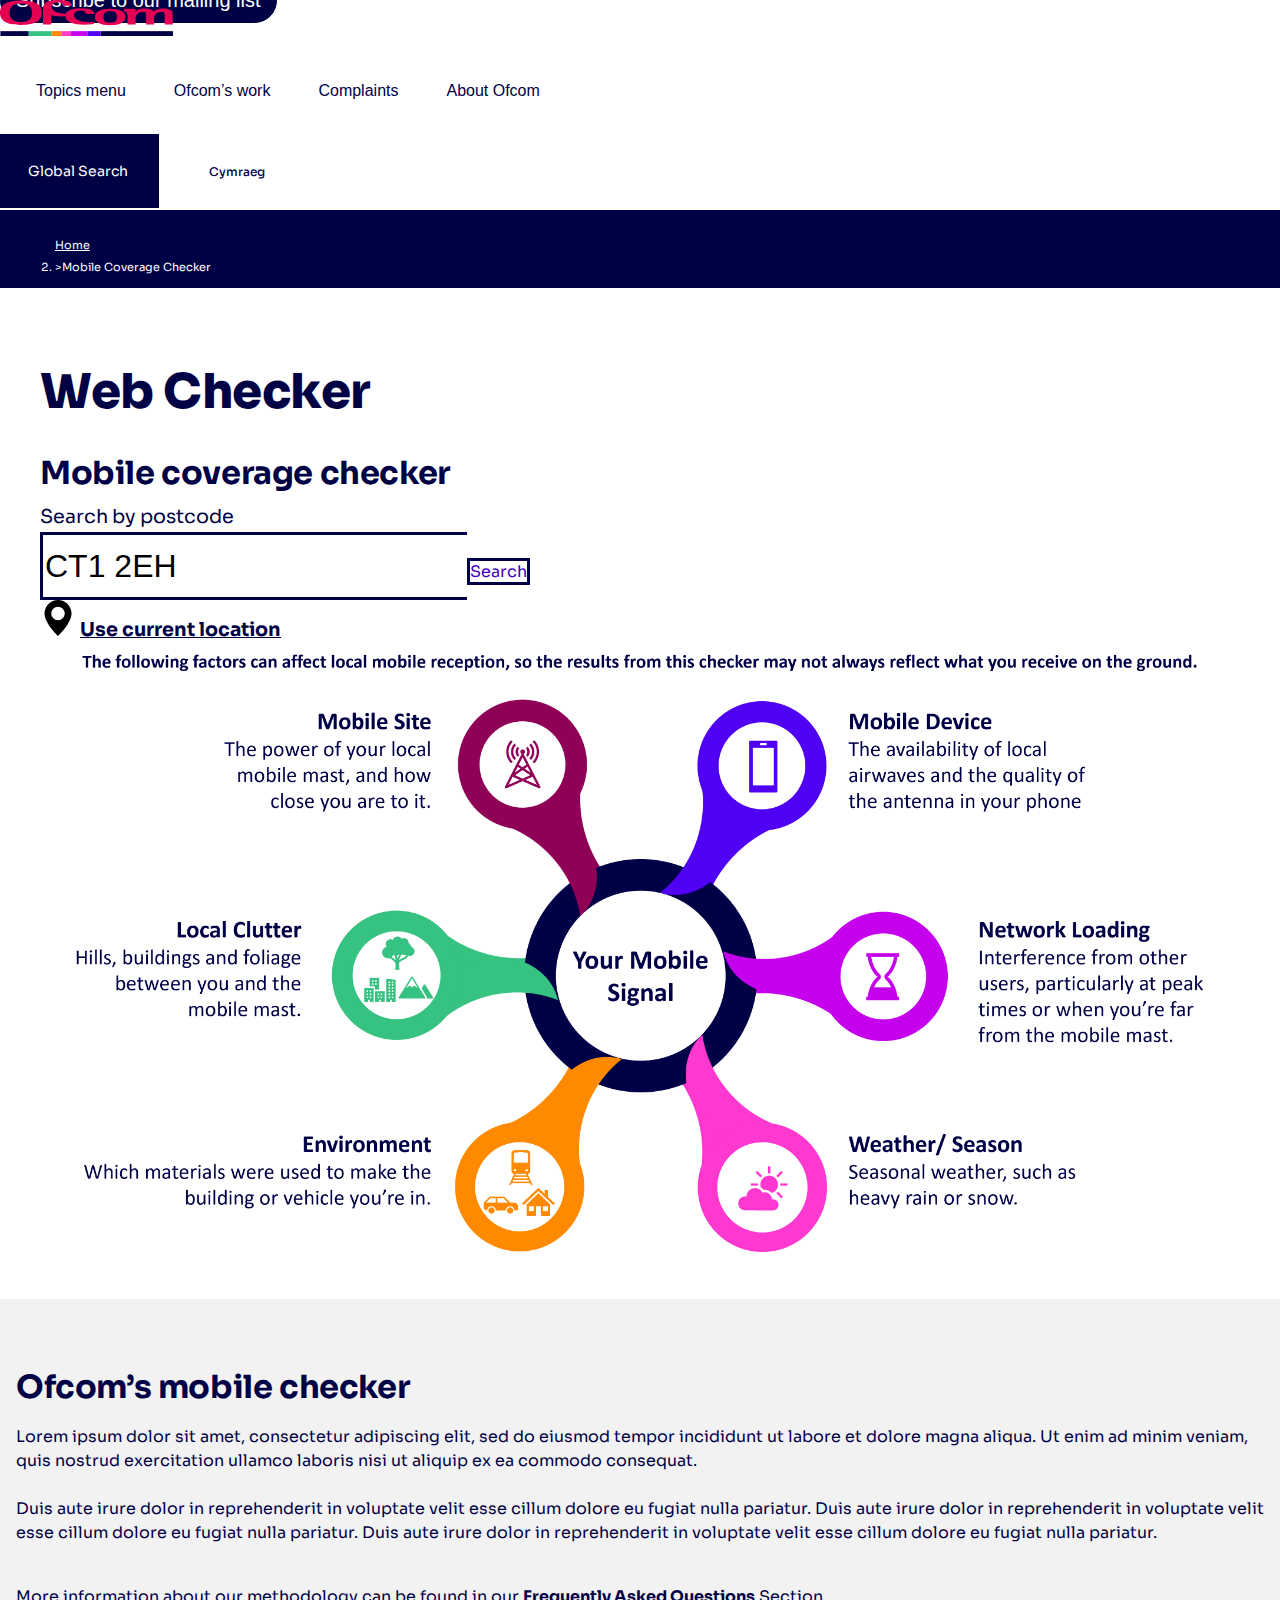
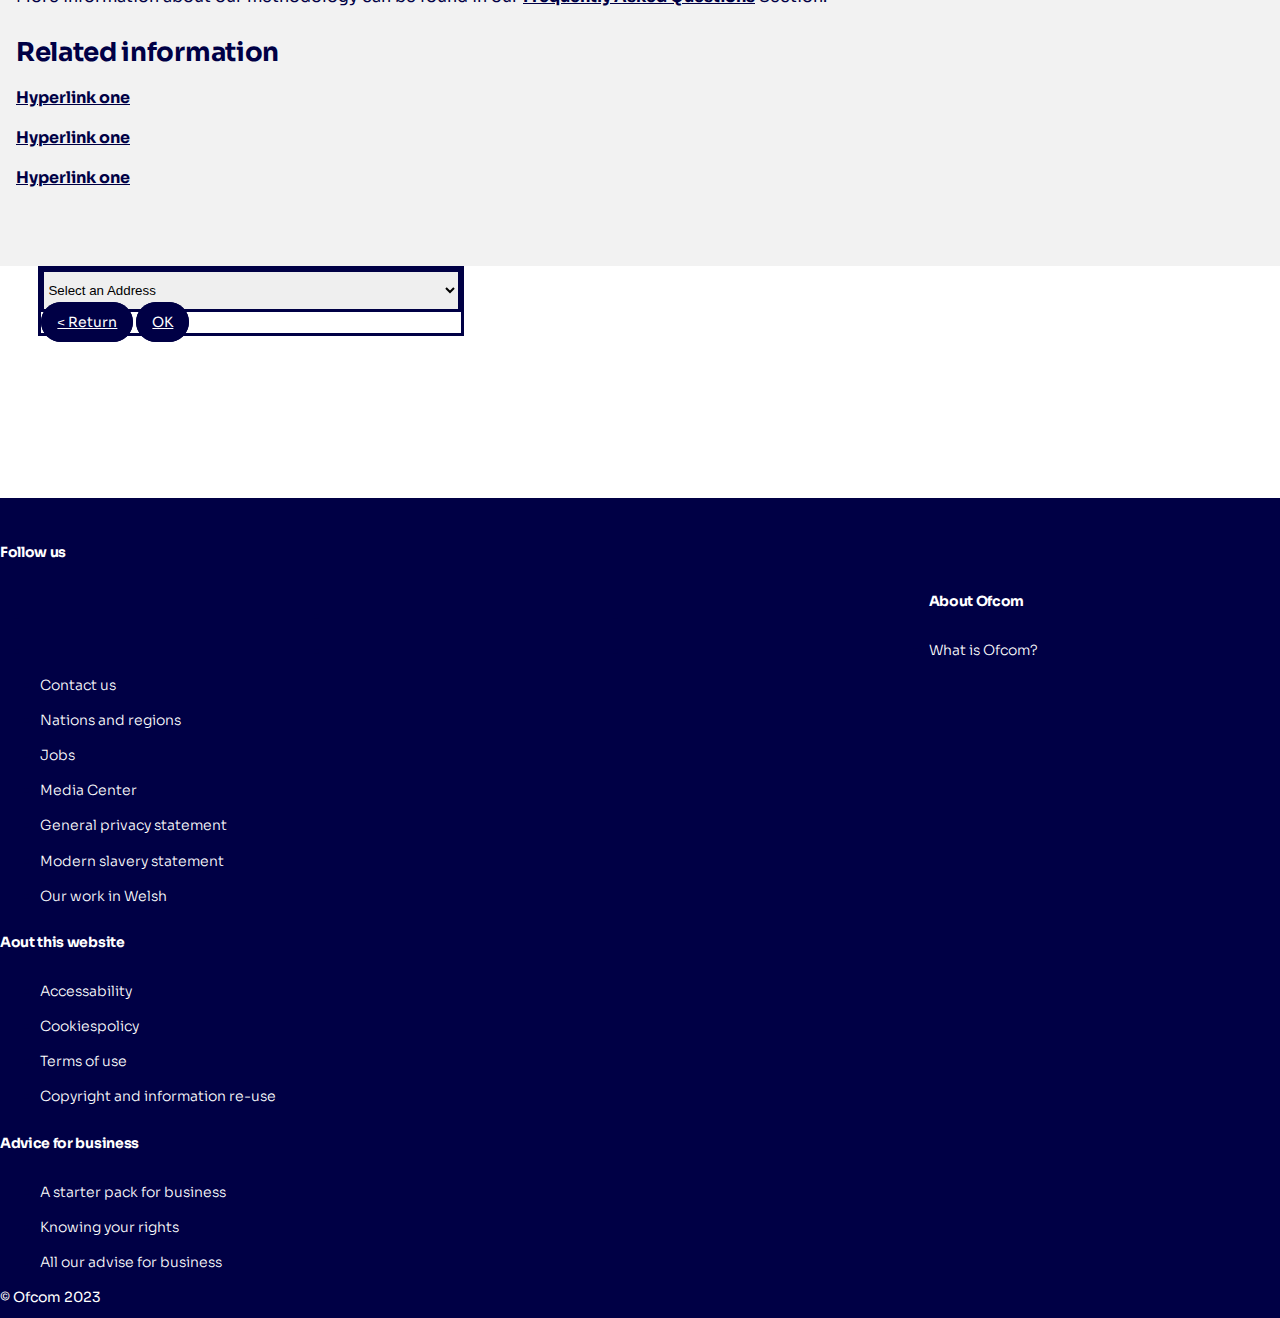
==== commit 60491291: "updated 28/03" ====
--- a/index.html
+++ b/index.html
@@ -5,7 +5,7 @@
   <!-- Required meta tags  -->
   <meta charset="utf-8">
   <meta name="viewport" content="width=device-width, initial-scale=1">
-  <title>OFCOM website</title>
+  <title>Web Checker</title>
   <link rel="icon" href="assets/img/favicon.ico" />
   <link rel="stylesheet" href="https://cdnjs.cloudflare.com/ajax/libs/font-awesome/6.2.0/css/all.min.css"
     integrity="sha512-xh6O/CkQoPOWDdYTDqeRdPCVd1SpvCA9XXcUnZS2FmJNp1coAFzvtCN9BmamE+4aHK8yyUHUSCcJHgXloTyT2A=="
@@ -13,9 +13,6 @@
   <!-- Bootstrap CSS -->
   <link href="https://cdn.jsdelivr.net/npm/bootstrap@5.2.3/dist/css/bootstrap.min.css" rel="stylesheet"
     integrity="sha384-rbsA2VBKQhggwzxH7pPCaAqO46MgnOM80zW1RWuH61DGLwZJEdK2Kadq2F9CUG65" crossorigin="anonymous">
-  <link href="css/virtual-select.min.css" rel="stylesheet">
-  <!-- <link rel="stylesheet" href="https://cdn.jsdelivr.net/npm/flatpickr/dist/flatpickr.min.css">
-  <script src="https://cdn.jsdelivr.net/npm/flatpickr"></script> -->
   <link href="css/main.css" rel="stylesheet">
 </head>
 
@@ -705,7 +702,8 @@
         <div class="row">
           <div class="col-md-5">
             <div class="postcode-container-left">
-              <h2 class="text-lg-start mb-3">Mobile Coverage Checker </h2>
+              <h1 id="skipToContent" class="visually-hidden-focusable">Web Checker</h1>
+              <h2 class="">Mobile coverage checker </h2>
               <div class="mb-4 col-xl-8">
                 <label for="postcode" class="mb-1 fs-m">Search by postcode</label>
                 <div class="search-container input-group mb-3">
@@ -716,7 +714,7 @@
               </div>
               <div class="mb-4">
                 <img class="location-pin" src="assets/img/web-icons/location-pin.svg" alt="Location Pin" /></a>
-                <a href=""  class="current-location-link">Use current location</a>
+                <a href=""  class="bold-link">Use current location</a>
               </div>
               <div class="col-md-12 text-center d-none d-md-block">
                 <img src="assets/img/Your-Mobile-Signal-Graphic.png" alt="">
@@ -768,7 +766,7 @@
 
     <!-- Modal -->
     <div class="modal fade" id="staticBackdrop" data-bs-backdrop="static" data-bs-keyboard="false" tabindex="-1"
-      aria-labelledby="staticBackdropLabel" aria-hidden="true">
+      aria-hidden="true">
       <div class="modal-dialog modal-dialog-left modal-popup-width-45">
         <div class="modal-content border-color-default">
           <div class="modal-body" style="position: static;">
@@ -785,7 +783,7 @@
           </div>
 
           <div class="modal-footer d-flex justify-content-center gap-2">
-            <a href="landing-page.html" class="btn btn-primary"> &lt;
+            <a href="index.html" class="btn btn-primary"> &lt;
               Return</a>
             <a href="result-page.html" class="btn btn-primary w-35">OK</a>
           </div>
--- a/css/main.css
+++ b/css/main.css
@@ -2745,7 +2745,7 @@
 .postcode-container-right {
     padding-top: 40px;
     padding-bottom: 60px;
-    padding-inline: 5rem;
+    padding-inline: 1rem;
 }
 
 @media (max-width: 1024px) {
@@ -2831,8 +2831,18 @@
 .collapse-left {
     position: absolute;
     right: 0;
+    top: 10px;
     border-radius: 0;
-    background-color: #fff;
+    background-color: var(--color-light-gray);
+    border: none;
+    border-top-left-radius: 50%;
+    border-bottom-left-radius: 50%;
+}
+
+.collapse-left:hover,
+.collapse-left:active {
+    background-color: transparent;
+    border: none;
 }
 
 .collapse-left i {
@@ -2847,7 +2857,9 @@
     color: var(--color-default) !important;
 }
 
-
+.postcode-left-outer{
+    transition: width 0.3s ease;
+}
 .postcode-left-outer.collapsed {
     width: 50px;
     transition: width 0.3s ease;
@@ -2909,7 +2921,7 @@
 .accordion-button {
     cursor: pointer;
     position: relative;
-    padding: 3px 10px 3px 10px;
+    padding: 3px 40px 3px 10px;
     background-color: white;
     color: black;
     border: none;
@@ -2951,8 +2963,9 @@
 }
 
 .popover-icon {
-    font-size: 25px;
-    padding-left: 10px;
+    font-size: 24px;
+    vertical-align: middle;
+    margin-left: 5px;
 }
 
 .custom-popover-width {
@@ -3043,7 +3056,7 @@
     width: auto;
 }
 
-.current-location-link {
+.bold-link {
     font-weight: 700;
     font-size: 1.2rem;
     color: var(--color-default);
@@ -3211,9 +3224,8 @@
 }
 
 .color-box {
-    width: 20px;
-    height: 20px;
-    /* background: rgb(7, 180, 215); */
+    padding: 10px;
+    background: rgb(7, 180, 215);
     border-radius: 2px;
     margin-right: 8px;
     margin-left: 8px;
@@ -3230,7 +3242,7 @@
 .add-btn {
     color: rgb(21, 3, 3);
     border: none;
-    font-size: xx-large;
+    font-size: 28px;
     cursor: pointer;
     transition: 0.3s;
     background-color: white;
@@ -3242,7 +3254,6 @@
 }
 
 .box-container span {
-    margin-top: 10px;
     line-height: 1;
     font-size: 12px;
     color: #333;
@@ -3272,7 +3283,7 @@
     background-color: #ccc !important;
 }
 
-.color-magenta{
+.color-magenta {
     color: #8F0057 !important;
 }
 
@@ -3298,20 +3309,18 @@
 }
 
 .accordion-address-tab-button .icon {
-    font-family: Arial, sans-serif;
-    font-weight: bold;
+    font-size: 18px;
     transition: transform 0.3s;
-    font-size: 30px;
-
 }
 
 .accordion-address-tab-button.collapsed .icon::before {
-    content: '+';
+    content: "\2b";
+    font-family: FontAwesome;
 }
 
 .accordion-address-tab-button:not(.collapsed) .icon::before {
-    content: '-';
-    font-size: 50px;
+    content: "\f068";
+    font-family: FontAwesome;
 }
 
 .accordion-body {
@@ -3411,39 +3420,51 @@
 
 .chart-icon-address {
     width: auto;
-    height: 50px;
-    margin-bottom: 10px;
-    margin-top: 10px;
+    height: 40px;
 }
 
 .table-bordered {
     border: 3px solid var(--color-default);
 }
 
-.accordion-address-tab-button .icon {
-    margin-left: auto
-}
-
-.nav-link {
+.custom-nav-tabs {
+    border-bottom: none;
+}
+
+.custom-nav-tabs .nav-item {
+    border: none;
+}
+
+.custom-tab-content .tab-pane{
+    background-color: var(--color-white);
+    padding: 10px;
+}
+
+.custom-nav-tabs .nav-link {
+    padding: 5px 40px;
+    border-radius: 0;
+    border: none;
+    color: var(--color-default);
+}
+
+.custom-nav-tabs .nav-link:hover {
     color: var(--color-black);
 }
 
-.nav-link:hover {
-    color: var(--color-black);
-}
-
-.nav-link.active {
-    color: var(--bs-nav-tabs-link-active-color);
-    background-color: var(--color-light-gray);
+.custom-nav-tabs .nav-link.active {
+    color: var(--color-default);
+    background-color: var(--color-white);
     border-color: var(--bs-nav-tabs-link-active-border-color);
-    border-bottom-color: 30px solid var(--color-default) !important;
-}
-
+    border-bottom: 5px solid var(--color-primary);
+}
+@media (max-width: 768px) {
+    .custom-nav-tabs .nav-link {
+        padding: 5px 20px;
+    }
+}
 .row.col-12.mt-5 {
     margin-left: 5px;
 }
-
-
 
 /* Table 2 Styling */
 .table-postal-district td:nth-child(1) {
@@ -3509,17 +3530,15 @@
 
 
 .postal-tab-arrow.collapsed .icon::before {
-    content: '\2304' !important;
-    font-size: 40px;
-    display: inline-block;
-    margin-bottom: 30px;
+    font-family: FontAwesome;
+    content: '\f077';
+    font-size: 32px;
 }
 
 .postal-tab-arrow:not(.collapsed) .icon::before {
-    content: '\2303' !important;
-    font-size: 40px;
-    display: inline-block;
-    margin-top: 30px;
+    font-family: FontAwesome;
+    content: '\f078';
+    font-size: 32px;
 }
 
 .p-1px {
@@ -3547,6 +3566,47 @@
     content: '−';
     font-size: 40px;
 }
-.color-default{
-    color: var(--color-default);
+
+.color-default {
+    color: var(--color-default);
+}
+
+#feedback-form-btn {
+    display: flex;
+    flex-direction: row;
+}
+
+@media (max-width: 767.98px) {
+    .pr-mobile-2rm {
+        padding-right: 2rem;
+    }
+
+    .pl-mobile-0 {
+        padding-left: 0;
+    }
+
+    .full-width-mobile {
+        width: 90%;
+        margin-left: 0;
+    }
+
+    .right-mobile {
+        margin-left: auto;
+    }
+
+    #feedback-form-btn {
+        flex-direction: column;
+        gap: 10px;
+    }
+
+    #feedback-form-btn a {
+        width: 100%;
+        text-align: center;
+    }
+}
+
+@media (max-width: 768px) {
+.width-md-100{
+    width: 100%;
+}
 }